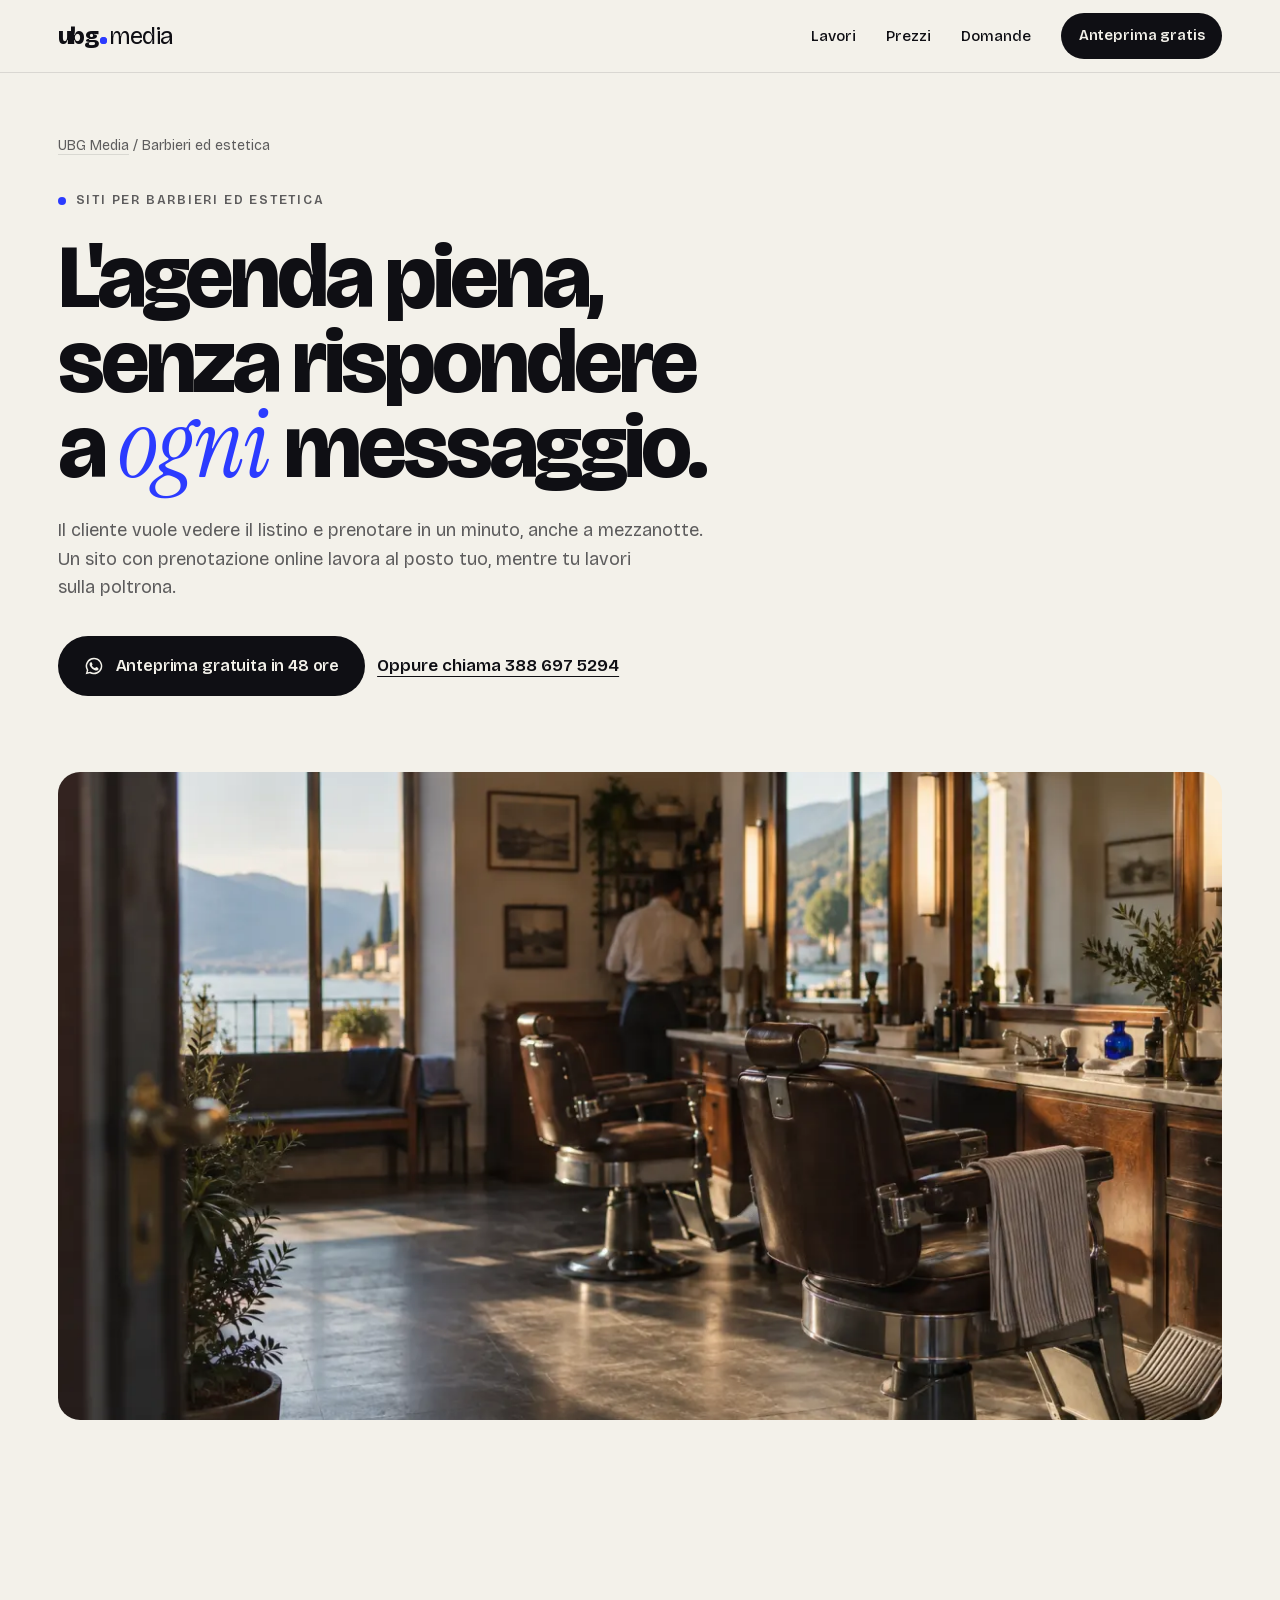
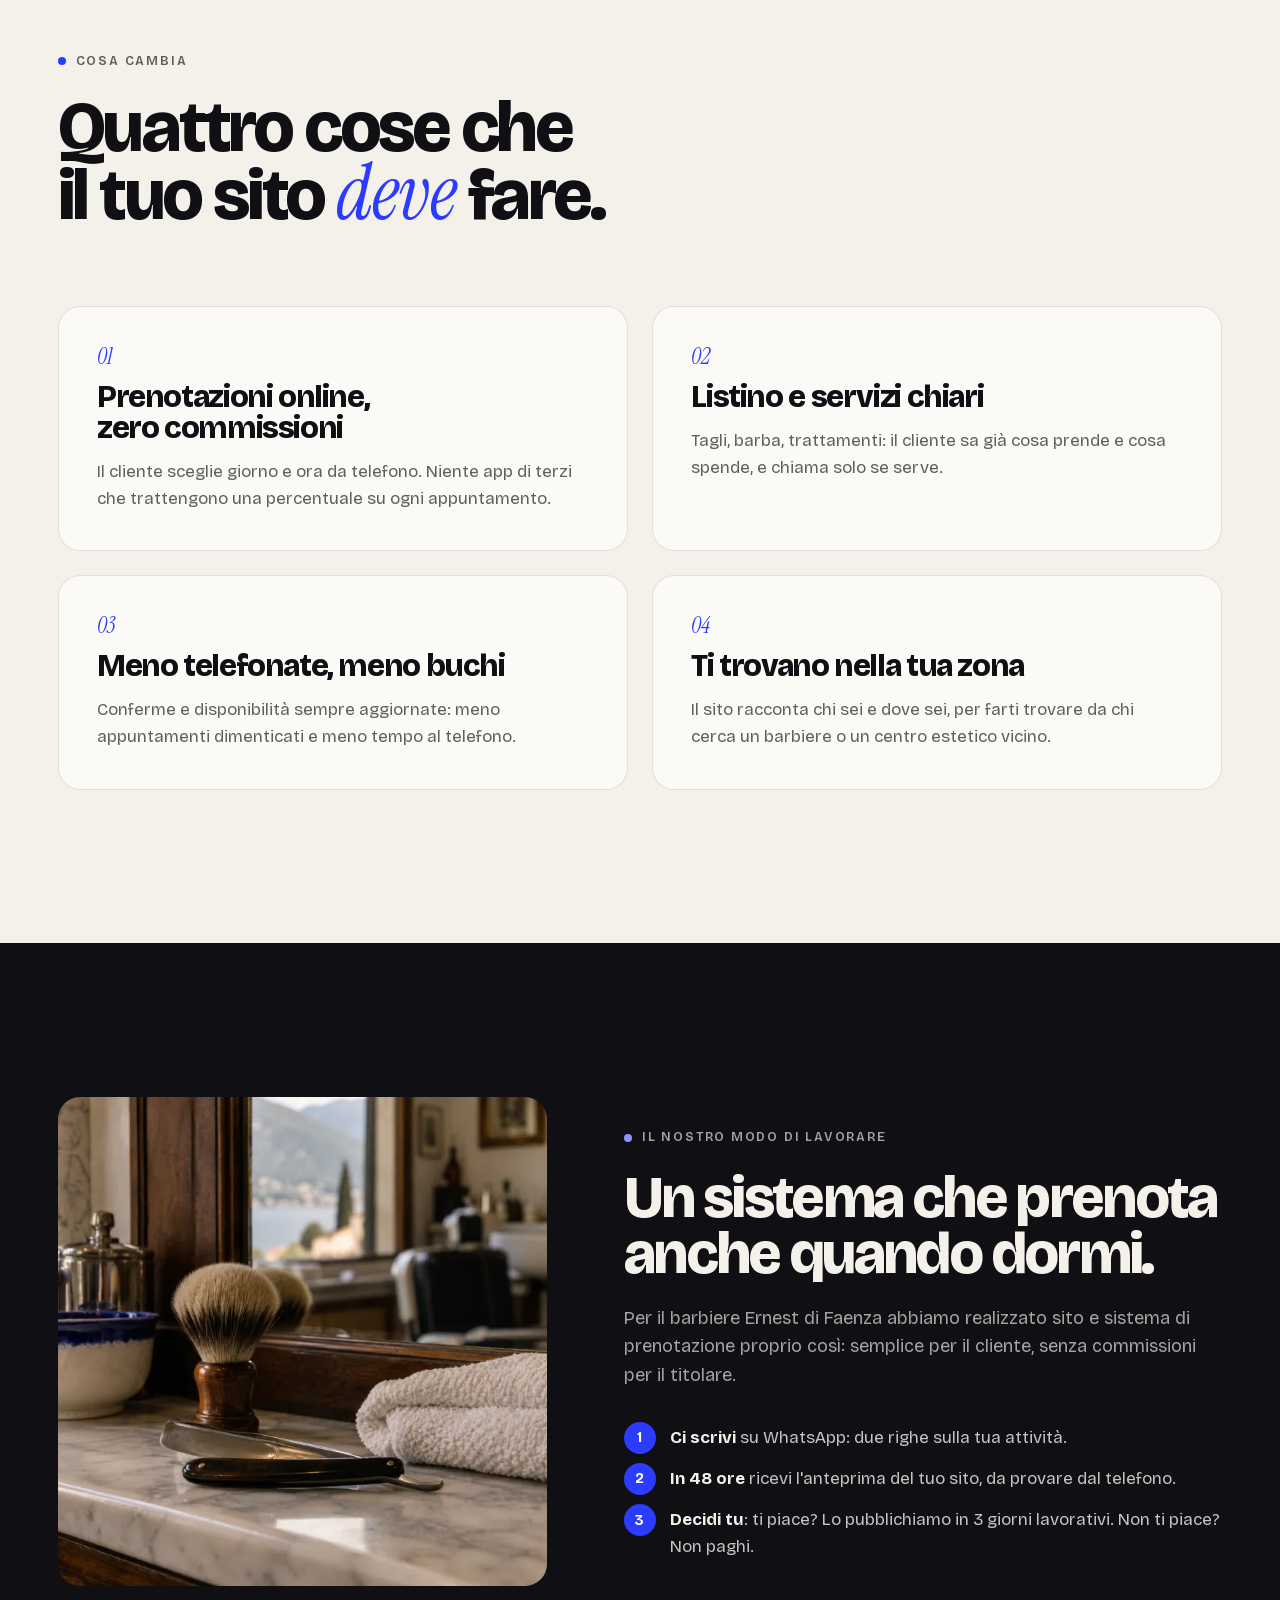
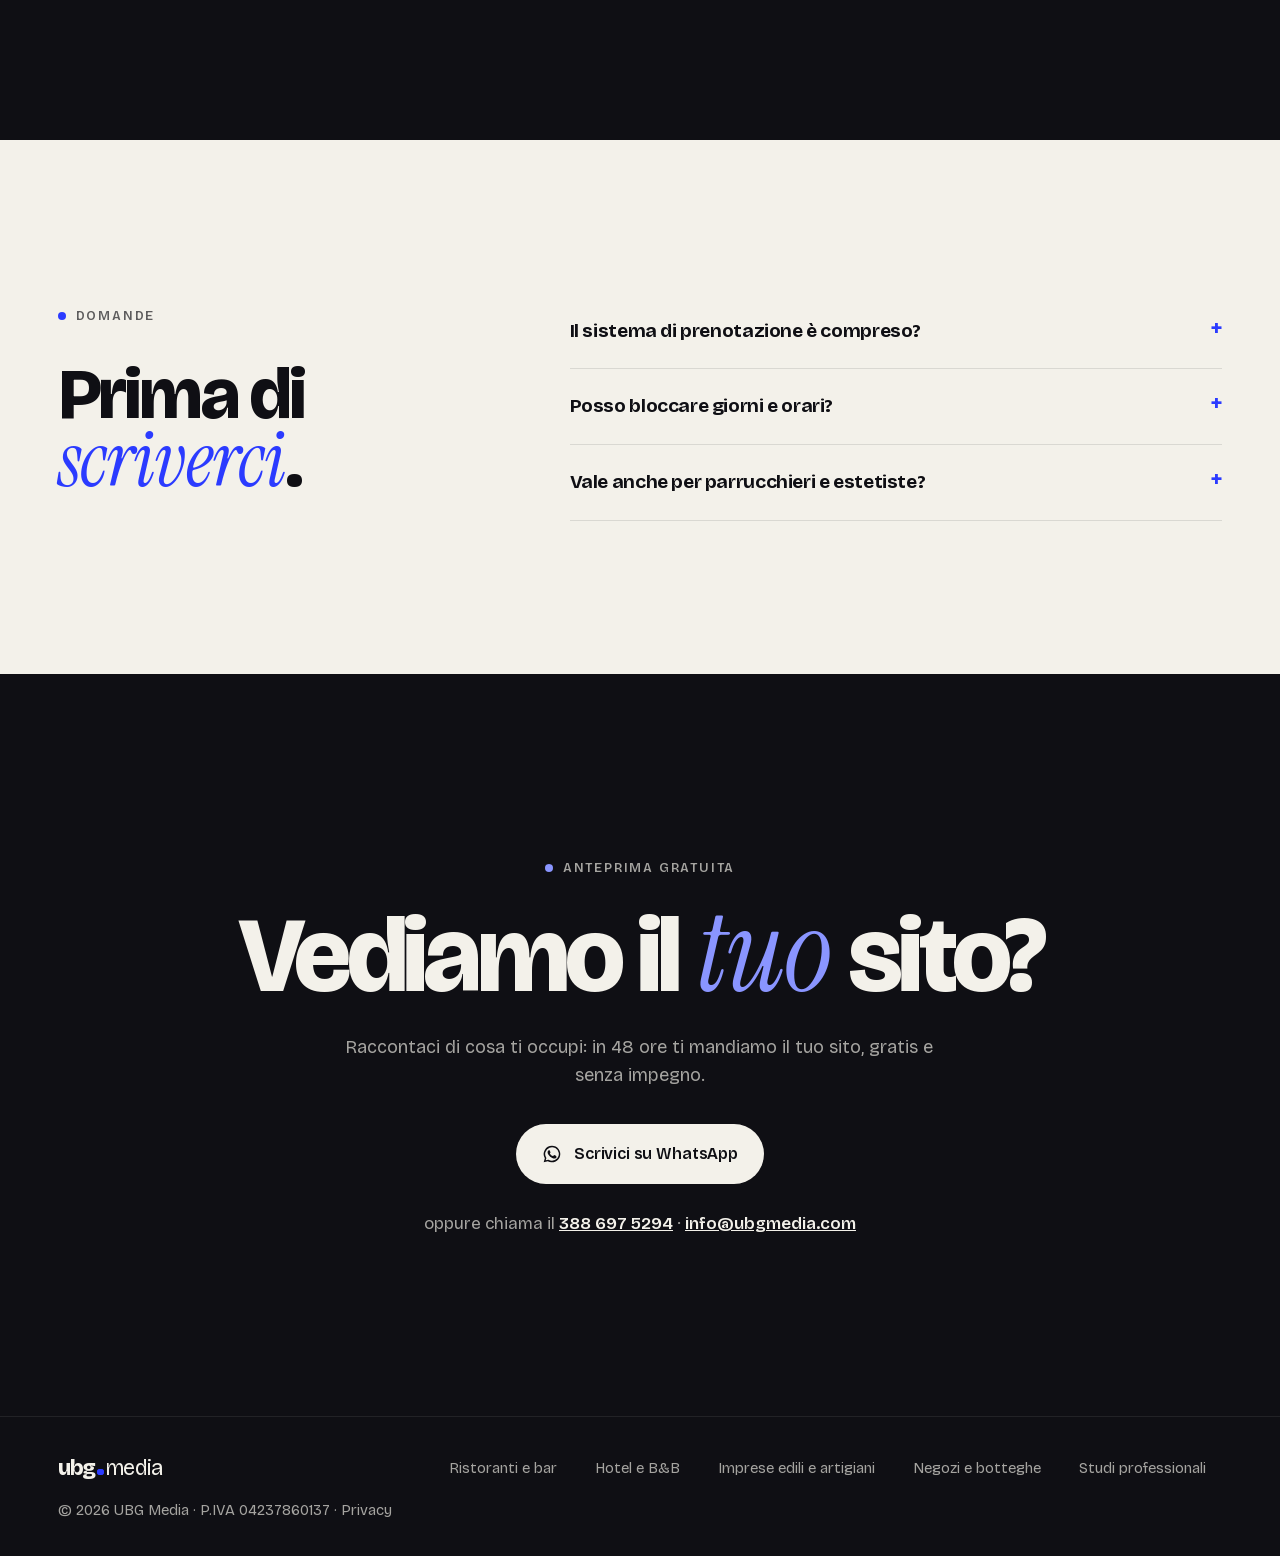
==== siti-web-barbieri-estetica/index.html @ 48671111 "SEO: 6 pagine settore con foto, schema, sitemap, link interni Co-Authored-By: Claude Sonnet 5.5 <nor" ====
<!doctype html>
<html lang="it">
<head>
<meta charset="utf-8">
<meta name="viewport" content="width=device-width,initial-scale=1,viewport-fit=cover">
<title>Sito web per barbieri, parrucchieri e centri estetici | UBG Media</title>
<meta name="description" content="Sito per barbieri, parrucchieri e centri estetici con prenotazione online, listino chiaro e zero commissioni. Anteprima gratuita in 48 ore, preventivo senza impegno.">
<link rel="canonical" href="https://ubgmedia.com/siti-web-barbieri-estetica/">
<meta name="theme-color" content="#F3F1EA">
<meta property="og:type" content="website">
<meta property="og:locale" content="it_IT">
<meta property="og:site_name" content="UBG Media">
<meta property="og:url" content="https://ubgmedia.com/siti-web-barbieri-estetica/">
<meta property="og:title" content="Sito web per barbieri, parrucchieri e centri estetici | UBG Media">
<meta property="og:description" content="Sito per barbieri, parrucchieri e centri estetici con prenotazione online, listino chiaro e zero commissioni. Anteprima gratuita in 48 ore, preventivo senza impegno.">
<meta property="og:image" content="https://ubgmedia.com/og.jpg">
<meta name="twitter:card" content="summary_large_image">
<link rel="icon" href="/favicon.svg" type="image/svg+xml">
<link rel="apple-touch-icon" href="/apple-touch-icon.png">
<link rel="preload" href="/fonts/bricolage.woff2" as="font" type="font/woff2" crossorigin>
<link rel="preload" href="/img/barbiere-wide-1200.webp" as="image" fetchpriority="high">
<link rel="stylesheet" href="/s.css">
<script type="application/ld+json">{"@context":"https://schema.org","@graph":[{"@type":"Service","@id":"https://ubgmedia.com/siti-web-barbieri-estetica/#servizio","name":"Realizzazione sito web per barbieri e centri estetici","serviceType":"Realizzazione siti web","provider":{"@id":"https://ubgmedia.com/#org"},"areaServed":"IT","audience":{"@type":"Audience","audienceType":"Barbieri ed estetica"},"description":"Sito per barbieri, parrucchieri e centri estetici con prenotazione online, listino chiaro e zero commissioni. Anteprima gratuita in 48 ore, preventivo senza impegno.","url":"https://ubgmedia.com/siti-web-barbieri-estetica/"},{"@type":"BreadcrumbList","itemListElement":[{"@type":"ListItem","position":1,"name":"UBG Media","item":"https://ubgmedia.com/"},{"@type":"ListItem","position":2,"name":"Barbieri ed estetica","item":"https://ubgmedia.com/siti-web-barbieri-estetica/"}]},{"@type":"FAQPage","mainEntity":[{"@type":"Question","name":"Il sistema di prenotazione è compreso?","acceptedAnswer":{"@type":"Answer","text":"Dipende dal pacchetto: la versione con prenotazioni include calendario e conferme. Ti facciamo un preventivo gratuito su misura."}},{"@type":"Question","name":"Posso bloccare giorni e orari?","acceptedAnswer":{"@type":"Answer","text":"Sì, chi gestisce l'agenda decide orari, pause e giorni di chiusura."}},{"@type":"Question","name":"Vale anche per parrucchieri e estetiste?","acceptedAnswer":{"@type":"Answer","text":"Sì: la stessa struttura funziona per saloni, centri estetici e studi di tatuaggi."}}]}]}</script>
</head>
<body>
<a class="skip" href="#main">Vai al contenuto</a>
<header class="hd on" id="hd"><div class="wrap">
<a class="logo" href="/" aria-label="ubgmedia, pagina iniziale"><span>ubg</span><i class="dot" aria-hidden="true"></i><span class="lt">media</span></a>
<nav class="nav" aria-label="Principale"><a href="/#lavori">Lavori</a><a href="/#prezzi">Prezzi</a><a href="/#domande">Domande</a><a class="btn" href="https://wa.me/393886975294?text=Ciao!%20Vorrei%20l%27anteprima%20gratuita%20del%20sito%20per%20la%20mia%20attivit%C3%A0%20(Barbieri%20ed%20estetica)." target="_blank" rel="noopener">Anteprima gratis</a></nav>
</div></header>
<main id="main">
<section class="p-hero"><div class="wrap">
<nav class="p-bc" aria-label="Percorso"><a href="/">UBG Media</a> <span aria-hidden="true">/</span> <span>Barbieri ed estetica</span></nav>
<span class="eyebrow">Siti per barbieri ed estetica</span>
<h1><span>L'agenda piena,</span> <span>senza rispondere</span> <span>a <em>ogni</em> messaggio.</span></h1>
<p class="lead">Il cliente vuole vedere il listino e prenotare in un minuto, anche a mezzanotte. Un sito con prenotazione online lavora al posto tuo, mentre tu lavori sulla poltrona.</p>
<div class="ctas"><a class="btn" href="https://wa.me/393886975294?text=Ciao!%20Vorrei%20l%27anteprima%20gratuita%20del%20sito%20per%20la%20mia%20attivit%C3%A0%20(Barbieri%20ed%20estetica)." target="_blank" rel="noopener"><svg viewBox="0 0 24 24" fill="currentColor" aria-hidden="true"><path d="M12 2a10 10 0 0 0-8.6 15.1L2 22l5-1.3A10 10 0 1 0 12 2Zm0 18.2a8.2 8.2 0 0 1-4.2-1.2l-.3-.2-3 .8.8-2.9-.2-.3A8.2 8.2 0 1 1 12 20.2Zm4.5-6.1c-.2-.1-1.5-.7-1.7-.8s-.4-.1-.6.1-.7.8-.8 1-.3.2-.5.1a6.7 6.7 0 0 1-3.3-2.9c-.3-.4.2-.4.6-1.3a.5.5 0 0 0 0-.5l-.8-1.8c-.2-.5-.4-.4-.6-.4h-.5a1 1 0 0 0-.7.3 3 3 0 0 0-.9 2.2 5.2 5.2 0 0 0 1.1 2.7 11.8 11.8 0 0 0 4.5 4c1.7.7 2.3.8 3.2.6a2.7 2.7 0 0 0 1.8-1.2 2.2 2.2 0 0 0 .1-1.3c0-.1-.2-.2-.4-.3Z"/></svg>Anteprima gratuita in 48 ore</a><a class="p-ghost" href="tel:+393886975294">Oppure chiama 388 697 5294</a></div>
<figure class="p-wide"><img src="/img/barbiere-wide-1200.webp" srcset="/img/barbiere-wide-700.webp 700w,/img/barbiere-wide-1200.webp 1200w" sizes="(max-width:900px) 92vw,1200px" width="1200" height="800" alt="Barberia vista dalla porta nel tardo pomeriggio" fetchpriority="high"></figure>
</div></section>

<section class="sec"><div class="wrap">
<div class="sec-h"><span class="eyebrow">Cosa cambia</span><h2>Quattro cose che il tuo sito <em>deve</em> fare.</h2></div>
<ul class="p-grid"><li class="p-card rv"><span class="p-n">01</span><h3>Prenotazioni online, zero commissioni</h3><p>Il cliente sceglie giorno e ora da telefono. Niente app di terzi che trattengono una percentuale su ogni appuntamento.</p></li><li class="p-card rv"><span class="p-n">02</span><h3>Listino e servizi chiari</h3><p>Tagli, barba, trattamenti: il cliente sa già cosa prende e cosa spende, e chiama solo se serve.</p></li><li class="p-card rv"><span class="p-n">03</span><h3>Meno telefonate, meno buchi</h3><p>Conferme e disponibilità sempre aggiornate: meno appuntamenti dimenticati e meno tempo al telefono.</p></li><li class="p-card rv"><span class="p-n">04</span><h3>Ti trovano nella tua zona</h3><p>Il sito racconta chi sei e dove sei, per farti trovare da chi cerca un barbiere o un centro estetico vicino.</p></li></ul>
</div></section>

<section class="sec dark"><div class="wrap p-split">
<figure class="p-det rv"><img src="/img/barbiere-dettaglio-700.webp" width="700" height="700" loading="lazy" alt="Rasoio, pennello e asciugamano su un ripiano"></figure>
<div class="rv"><span class="eyebrow">Il nostro modo di lavorare</span><h2>Un sistema che prenota anche quando dormi.</h2><p class="lead">Per il barbiere Ernest di Faenza abbiamo realizzato sito e sistema di prenotazione proprio così: semplice per il cliente, senza commissioni per il titolare.</p>
<ol class="p-steps"><li><b>Ci scrivi</b> su WhatsApp: due righe sulla tua attività.</li><li><b>In 48 ore</b> ricevi l'anteprima del tuo sito, da provare dal telefono.</li><li><b>Decidi tu</b>: ti piace? Lo pubblichiamo in 3 giorni lavorativi. Non ti piace? Non paghi.</li></ol></div>
</div></section>

<section class="sec" id="domande"><div class="wrap p-faq">
<div class="sec-h"><span class="eyebrow">Domande</span><h2>Prima di <em>scriverci</em>.</h2></div>
<div><details class="p-q"><summary>Il sistema di prenotazione è compreso?</summary><p>Dipende dal pacchetto: la versione con prenotazioni include calendario e conferme. Ti facciamo un preventivo gratuito su misura.</p></details><details class="p-q"><summary>Posso bloccare giorni e orari?</summary><p>Sì, chi gestisce l&#x27;agenda decide orari, pause e giorni di chiusura.</p></details><details class="p-q"><summary>Vale anche per parrucchieri e estetiste?</summary><p>Sì: la stessa struttura funziona per saloni, centri estetici e studi di tatuaggi.</p></details></div>
</div></section>

<section class="end dark" id="contatti"><div class="wrap">
<span class="eyebrow">Anteprima gratuita</span>
<h2>Vediamo il <em>tuo</em> sito?</h2>
<p class="lead">Raccontaci di cosa ti occupi: in 48 ore ti mandiamo il tuo sito, gratis e senza impegno.</p>
<div class="ctas"><a class="btn" href="https://wa.me/393886975294?text=Ciao!%20Vorrei%20l%27anteprima%20gratuita%20del%20sito%20per%20la%20mia%20attivit%C3%A0%20(Barbieri%20ed%20estetica)." target="_blank" rel="noopener"><svg viewBox="0 0 24 24" fill="currentColor" aria-hidden="true"><path d="M12 2a10 10 0 0 0-8.6 15.1L2 22l5-1.3A10 10 0 1 0 12 2Zm0 18.2a8.2 8.2 0 0 1-4.2-1.2l-.3-.2-3 .8.8-2.9-.2-.3A8.2 8.2 0 1 1 12 20.2Zm4.5-6.1c-.2-.1-1.5-.7-1.7-.8s-.4-.1-.6.1-.7.8-.8 1-.3.2-.5.1a6.7 6.7 0 0 1-3.3-2.9c-.3-.4.2-.4.6-1.3a.5.5 0 0 0 0-.5l-.8-1.8c-.2-.5-.4-.4-.6-.4h-.5a1 1 0 0 0-.7.3 3 3 0 0 0-.9 2.2 5.2 5.2 0 0 0 1.1 2.7 11.8 11.8 0 0 0 4.5 4c1.7.7 2.3.8 3.2.6a2.7 2.7 0 0 0 1.8-1.2 2.2 2.2 0 0 0 .1-1.3c0-.1-.2-.2-.4-.3Z"/></svg>Scrivici su WhatsApp</a></div>
<p class="alt">oppure chiama il <a href="tel:+393886975294">388 697 5294</a> · <a href="mailto:info@ubgmedia.com">info@ubgmedia.com</a></p>
</div></section>
</main>
<footer class="ft"><div class="wrap">
<a class="logo" href="/" aria-label="ubgmedia, pagina iniziale"><span>ubg</span><i class="dot" aria-hidden="true"></i><span class="lt">media</span></a>
<nav aria-label="Altri settori"><a href="/siti-web-ristoranti/">Ristoranti e bar</a><a href="/siti-web-hotel-bnb/">Hotel e B&amp;B</a><a href="/siti-web-imprese-edili/">Imprese edili e artigiani</a><a href="/siti-web-negozi/">Negozi e botteghe</a><a href="/siti-web-studi-professionali/">Studi professionali</a></nav>
<p>© 2026 UBG Media · P.IVA 04237860137 · <a href="/privacy">Privacy</a></p>
</div></footer>
</body></html>
---- s.css ----
@font-face{font-family:B;src:url(/fonts/bricolage.woff2) format("woff2");font-weight:200 800;font-display:swap}
@font-face{font-family:I;src:url(/fonts/instrument-italic.woff2) format("woff2");font-style:italic;font-weight:400;font-display:swap}
:root{
  --paper:#F3F1EA;--paper-2:#E8E5DB;--card:#FBFAF6;
  --ink:#0F0F14;--ink-2:#0F0F14a8;--ink-3:#0F0F1466;--line:#0F0F141c;
  --blue:#2B3BFF;--blue-2:#1C28D9;--blue-l:#8A95FF;
  --r:22px;--pad:clamp(20px,4.5vw,64px);--max:1280px;
  --ease:cubic-bezier(.2,.7,.1,1);
}
*,*::before,*::after{box-sizing:border-box}
html{-webkit-text-size-adjust:100%;scroll-behavior:smooth;scroll-padding-top:84px}
body{margin:0;background:var(--paper);color:var(--ink);font:400 1.0625rem/1.6 B,system-ui,sans-serif;font-optical-sizing:auto;-webkit-font-smoothing:antialiased;overflow-x:clip}
img{display:block;max-width:100%;height:auto}
a{color:inherit}
h1,h2,h3{font-weight:800;letter-spacing:-.045em;line-height:.95;margin:0;text-wrap:balance}
p{margin:0;text-wrap:pretty}
em{font:italic 400 1.08em/0 I,Georgia,serif;letter-spacing:-.01em;color:var(--blue)}
.dark em{color:var(--blue-l)}
.wrap{max-width:var(--max);margin:0 auto;padding:0 var(--pad)}
.skip{position:absolute;left:-999px;top:8px;background:var(--ink);color:var(--paper);padding:10px 16px;border-radius:10px;z-index:99}
.skip:focus{left:8px}
:focus-visible{outline:3px solid var(--blue);outline-offset:3px;border-radius:6px}
.eyebrow{display:inline-flex;align-items:center;gap:10px;font-size:.8rem;font-weight:600;letter-spacing:.14em;text-transform:uppercase;color:var(--ink-2)}
.eyebrow::before{content:"";width:8px;height:8px;border-radius:50%;background:var(--blue)}
.dark .eyebrow{color:#F3F1EAa8}
.dark .eyebrow::before{background:var(--blue-l)}

/* logo: ubg●media, il punto è la spia "online" */
.logo{display:inline-flex;align-items:baseline;font-weight:800;font-size:1.5rem;letter-spacing:-.05em;text-decoration:none;line-height:1}
.logo .lt{font-weight:400;letter-spacing:-.03em}
.dot{position:relative;width:.3em;height:.3em;margin:0 .07em 0 .08em;border-radius:50%;background:var(--blue);align-self:baseline}
.dot::after{content:"";position:absolute;inset:0;border-radius:50%;background:inherit;animation:ping 2.4s var(--ease) infinite}
@keyframes ping{0%{transform:scale(1);opacity:.55}70%,100%{transform:scale(3.2);opacity:0}}

/* bottoni */
.btn{--bg:var(--ink);--fg:var(--paper);position:relative;display:inline-flex;align-items:center;gap:12px;padding:17px 26px;border-radius:999px;background:var(--bg);color:var(--fg);font-weight:600;font-size:1rem;letter-spacing:-.01em;text-decoration:none;overflow:hidden;isolation:isolate;transition:transform .5s var(--ease)}
.btn::before{content:"";position:absolute;inset:0;background:var(--blue);transform:translateY(101%);transition:transform .5s var(--ease);z-index:-1;border-radius:inherit}
.btn:hover::before{transform:none}
.btn:active{transform:scale(.97)}
.btn svg{width:20px;height:20px;flex:none}
.btn-blue{--bg:var(--blue)}
.btn-blue::before{background:var(--ink)}
.dark .btn{--bg:var(--paper);--fg:var(--ink)}
.dark .btn:hover{color:var(--paper)}
.btn-ghost{--bg:transparent;--fg:var(--ink);box-shadow:inset 0 0 0 1.5px var(--line)}
.btn-ghost:hover{color:var(--paper)}
.btn-ghost::before{background:var(--ink)}

/* header */
.hd{position:fixed;inset:0 0 auto;z-index:50;transition:background .4s,box-shadow .4s}
.hd.on{background:#F3F1EAe6;box-shadow:0 1px 0 var(--line);-webkit-backdrop-filter:saturate(1.4) blur(14px);backdrop-filter:saturate(1.4) blur(14px)}
.hd .wrap{display:flex;align-items:center;justify-content:space-between;height:72px}
.nav{display:flex;align-items:center;gap:30px;font-size:.95rem;font-weight:500}
.nav a:not(.btn){text-decoration:none;position:relative}
.nav a:not(.btn)::after{content:"";position:absolute;left:0;right:0;bottom:-4px;height:1.5px;background:currentColor;transform:scaleX(0);transform-origin:right;transition:transform .4s var(--ease)}
.nav a:not(.btn):hover::after{transform:scaleX(1);transform-origin:left}
.nav .btn{padding:11px 18px;font-size:.92rem}
@media (max-width:860px){.nav a:not(.btn){display:none}}

/* hero */
.hero{position:relative;padding:clamp(120px,16vh,170px) 0 clamp(60px,9vw,120px);overflow:hidden}
.hero::before{content:"";position:absolute;left:0;top:0;width:900px;height:900px;background:radial-gradient(closest-side,#2B3BFF1f,transparent);pointer-events:none;transform:translate(var(--mx,62vw),var(--my,300px)) translate(-50%,-50%);transition:transform .9s var(--ease)}
.hero .wrap{position:relative;display:grid;grid-template-columns:1.25fr .9fr;gap:clamp(30px,5vw,80px);align-items:center}
.hero h1{font-size:clamp(3.1rem,7.4vw,7.2rem);margin:22px 0 28px}
.hero h1 .ln{display:block;overflow:hidden;padding-bottom:.14em;margin-bottom:-.14em}
.hero h1 .ln>span{display:inline-block;animation:up 1.1s var(--ease) both;animation-delay:calc(var(--i)*.08s + .05s)}
@keyframes up{from{transform:translateY(105%)}}
.lead{font-size:clamp(1.08rem,1.4vw,1.25rem);color:var(--ink-2);max-width:34em}
.fade{animation:fade .9s var(--ease) both;animation-delay:.3s}
@keyframes fade{from{opacity:0;transform:translateY(14px)}}
.ctas{display:flex;flex-wrap:wrap;gap:12px;margin-top:34px}
.chips{display:flex;flex-wrap:wrap;gap:10px 22px;margin:34px 0 0;padding:0;list-style:none;font-size:.95rem;font-weight:500}
.chips li{display:flex;align-items:center;gap:8px}
.chips svg{width:18px;height:18px;color:var(--blue)}
@media (max-width:900px){.hero .wrap{grid-template-columns:1fr}}

/* palco hero: il sito che si costruisce da solo */
.stage{position:relative;height:clamp(520px,44vw,620px);display:grid;place-items:center;animation:fade 1.1s var(--ease) both;animation-delay:.15s}
.phone{position:relative;width:282px;height:580px;border-radius:46px;background:#0B0B0F;padding:11px;box-shadow:0 50px 80px -30px #0F0F1466,0 30px 40px -30px #2B3BFF55,inset 0 0 0 1.5px #ffffff26;transform:rotate(-4deg);animation:float 7s ease-in-out infinite}
.phone::before{content:"";position:absolute;top:21px;left:50%;width:84px;height:24px;margin-left:-42px;border-radius:20px;background:#0B0B0F;z-index:3}
@keyframes float{50%{transform:rotate(-4deg) translateY(-12px)}}
.scr{position:relative;height:100%;border-radius:36px;overflow:hidden;background:#FFFCF6;display:flex;flex-direction:column}
.m-hero{position:relative;height:350px;display:flex;flex-direction:column;justify-content:flex-end;gap:10px;padding:22px 20px;color:#fff;background:#3a2a1f center/cover}
.m-hero::before{content:"";position:absolute;inset:0;background:linear-gradient(180deg,#0000 35%,#000000b0)}
.m-hero>*{position:relative}
.m-bar{position:absolute;top:0;left:0;right:0;display:flex;justify-content:space-between;align-items:center;padding:50px 20px 0;z-index:2}
.m-logo{font:italic 400 1.2rem/1 I,serif;color:#fff}
.m-menu{width:20px;height:9px;border-block:2px solid #fff}
.m-k{font-size:.62rem;font-weight:600;letter-spacing:.14em;text-transform:uppercase;opacity:.85}
.m-t{font-size:1.72rem;font-weight:700;letter-spacing:-.04em;line-height:1}
.m-b{align-self:flex-start;margin-top:6px;padding:10px 15px;border-radius:99px;background:#fff;color:#1d1510;font-size:.72rem;font-weight:700}
.m-body{padding:18px 20px;display:grid;gap:12px}
.m-row{display:grid;grid-template-columns:1fr 1fr;gap:10px}
.m-row i{height:74px;border-radius:14px;background:#EFE7DA}
.m-row i:first-child{background:#E4D5BF}
.m-l{height:9px;border-radius:9px;background:#EDE8DE}
.m-l:nth-child(3){width:70%}
.sk{position:relative}
.sk::after{content:"";position:absolute;inset:0;border-radius:10px;background:#E9E5DC;animation:sk 11s var(--ease) infinite;animation-delay:calc(var(--d,0)*.12s)}
.m-hero.sk::after{border-radius:0;background:linear-gradient(100deg,#E9E5DC 40%,#F4F1EA 50%,#E9E5DC 60%) 0 0/300% 100%;animation-name:sk,shim}
@keyframes sk{0%,12%{opacity:1}22%,90%{opacity:0}100%{opacity:1}}
@keyframes shim{to{background-position:-150% 0}}
.toast{position:absolute;display:flex;align-items:center;gap:12px;padding:13px 17px 13px 13px;border-radius:18px;background:#FFFFFFeb;-webkit-backdrop-filter:blur(10px);backdrop-filter:blur(10px);box-shadow:0 20px 40px -18px #0F0F1455,0 0 0 1px #0F0F140d;font-size:.85rem;line-height:1.3;white-space:nowrap;opacity:0;animation:toast 11s var(--ease) infinite;animation-delay:calc(var(--d)*1s)}
.toast .ic{display:grid;place-items:center;width:38px;height:38px;border-radius:12px;background:var(--blue);color:#fff;flex:none}
.toast .ic svg{width:19px;height:19px}
.toast b{display:block;font-weight:700}
.toast span{color:var(--ink-2)}
.t1{top:14%;left:-2%;--d:0}
.t2{top:46%;right:-6%;--d:1.6}
.t3{bottom:9%;left:4%;--d:3.2}
.t2 .ic{background:var(--ink)}
.t3 .ic{background:#1FAF5A}
@keyframes toast{0%,26%{opacity:0;transform:translateY(16px) scale(.94)}31%,74%{opacity:1;transform:none}80%,100%{opacity:0;transform:translateY(-10px) scale(.97)}}
@media (max-width:520px){.phone{width:250px;height:514px}.m-hero{height:300px}.t1{left:-4%}.t2{right:-8%}.toast{font-size:.78rem}}

/* marquee */
.mq{background:var(--ink);color:var(--paper);overflow:hidden;padding:26px 0;display:flex}
.mq-t{display:flex;flex:none;gap:48px;padding-right:48px;animation:mq 38s linear infinite;font-size:clamp(1.6rem,3.2vw,2.6rem);font-weight:700;letter-spacing:-.04em;white-space:nowrap}
.mq-t span{display:flex;align-items:center;gap:48px}
.mq-t span::after{content:"";width:12px;height:12px;border-radius:50%;background:var(--blue)}
@keyframes mq{to{transform:translateX(-100%)}}

/* sezioni */
.sec{padding:clamp(90px,12vw,170px) 0}
.sec-h{display:grid;gap:22px;max-width:900px;margin-bottom:clamp(44px,6vw,80px)}
.sec-h h2{font-size:clamp(2.5rem,5.6vw,5rem)}
.sec-h p{font-size:1.15rem;color:var(--ink-2);max-width:40em}
.dark{background:var(--ink);color:var(--paper)}
.dark .sec-h p,.dark .muted{color:#F3F1EAa8}

/* manifesto: le parole si accendono scorrendo */
.mf{font-size:clamp(1.9rem,4.3vw,3.9rem);font-weight:700;letter-spacing:-.04em;line-height:1.08;max-width:1100px}
.mf .w{color:transparent;background:linear-gradient(90deg,var(--ink) 50%,#0F0F1429 50%) 0 0/200% 100%;-webkit-background-clip:text;background-clip:text;background-position-x:calc((1 - clamp(0,var(--p,1)*var(--n,999) - var(--i),1))*100%)}
.pillars{display:grid;grid-template-columns:repeat(3,1fr);gap:clamp(20px,3vw,40px);margin-top:clamp(60px,8vw,110px);padding:0;list-style:none}
.pillars li{border-top:1.5px solid var(--ink);padding-top:22px}
.pillars b{display:block;font-size:1.5rem;letter-spacing:-.03em;margin:10px 0 8px}
.pillars small{font-size:.8rem;font-weight:600;color:var(--blue);letter-spacing:.1em}
.pillars p{color:var(--ink-2)}
@media (max-width:760px){.pillars{grid-template-columns:1fr}}

/* metodo */
.steps{display:grid;grid-template-columns:repeat(3,1fr);gap:clamp(16px,2vw,28px);padding:0;margin:0;list-style:none;counter-reset:s}
.step{position:relative;padding:34px 30px 38px;border-radius:var(--r);background:#FFFFFF0a;box-shadow:inset 0 0 0 1px #ffffff17;overflow:hidden}
.step::before{counter-increment:s;content:"0" counter(s);display:block;font-size:5.5rem;font-weight:800;letter-spacing:-.06em;line-height:.8;color:transparent;-webkit-text-stroke:1.5px #F3F1EA55;margin-bottom:46px}
.step:hover::before{color:var(--blue-l);-webkit-text-stroke-color:transparent;transition:color .5s}
.step h3{font-size:1.7rem;letter-spacing:-.035em;margin-bottom:12px}
.step p{color:#F3F1EAa8}
.track{height:2px;background:#ffffff1a;margin:0 0 clamp(30px,4vw,50px);border-radius:2px;overflow:hidden}
.track i{display:block;height:100%;background:var(--blue-l);transform-origin:left;transform:scaleX(var(--p,1))}
.promise{display:flex;flex-wrap:wrap;align-items:center;justify-content:space-between;gap:24px;margin-top:clamp(30px,4vw,50px);padding:30px 34px;border-radius:var(--r);background:var(--blue)}
.promise p{font-size:clamp(1.3rem,2.2vw,1.9rem);font-weight:700;letter-spacing:-.035em;line-height:1.15}
.promise p span{display:block;font-size:1rem;font-weight:400;letter-spacing:0;opacity:.8;margin-top:6px}
@media (max-width:860px){.steps{grid-template-columns:1fr}}

/* lavori */
.works{display:grid;gap:clamp(60px,8vw,110px)}
.work{display:grid;grid-template-columns:1.5fr 1fr;gap:clamp(28px,5vw,80px);align-items:center}
.work:nth-child(even){grid-template-columns:1fr 1.5fr}
.work:nth-child(even) .w-media{order:2}
.w-media{position:relative;display:block;padding:0 0 9% 0}
.w-desk{border-radius:14px;box-shadow:0 40px 70px -40px #0F0F1480,0 0 0 1px var(--line);transition:transform 1s var(--ease)}
.w-mob{position:absolute;right:-2%;bottom:0;width:23%;border-radius:18px;border:5px solid #0B0B0F;box-shadow:0 30px 50px -20px #0F0F1480;transition:transform 1s var(--ease)}
.w-media:hover .w-desk{transform:translateY(-8px)}
.w-media:hover .w-mob{transform:translateY(-22px) rotate(2deg)}
.tag{display:inline-block;font-size:.78rem;font-weight:600;letter-spacing:.12em;text-transform:uppercase;color:var(--blue);margin-bottom:16px}
.work h3{font-size:clamp(2rem,3.4vw,3rem);margin-bottom:16px}
.work p{color:var(--ink-2);margin-bottom:22px}
.lnk{display:inline-flex;align-items:center;gap:8px;font-weight:600;text-decoration:none;border-bottom:1.5px solid currentColor;padding-bottom:3px}
.lnk svg{width:16px;height:16px;transition:transform .4s var(--ease)}
.lnk:hover svg{transform:translate(3px,-3px)}
@media (max-width:860px){.work,.work:nth-child(even){grid-template-columns:1fr}.work:nth-child(even) .w-media{order:0}}
.nums{display:grid;grid-template-columns:repeat(3,1fr);gap:1px;margin-top:clamp(70px,9vw,120px);background:var(--line);border-radius:var(--r);overflow:hidden}
.num{background:var(--paper);padding:34px 30px}
.num b{display:block;font-size:clamp(3.2rem,6vw,5.4rem);font-weight:800;letter-spacing:-.06em;line-height:.9;color:var(--blue);font-variant-numeric:tabular-nums}
.num span{display:block;margin-top:14px;font-weight:600}
.num small{color:var(--ink-2);font-size:.92rem}
@media (max-width:760px){.nums{grid-template-columns:1fr}}

/* velocità */
.speed{background:var(--blue);color:#fff;text-align:center;padding:clamp(90px,12vw,160px) 0;position:relative;overflow:hidden}
.speed .eyebrow{color:#fff}
.speed .eyebrow::before{background:#fff}
.speed h2{font-size:clamp(2.3rem,5.4vw,5rem);max-width:15em;margin:24px auto 0}
.speed .big{display:block;font-size:clamp(5.5rem,17vw,15rem);letter-spacing:-.07em;line-height:.9;margin:14px 0 10px;font-variant-numeric:tabular-nums}
.speed .big small{font-size:.32em;letter-spacing:-.03em;margin-left:.1em}
.speed p{max-width:36em;margin:26px auto 0;font-size:1.15rem;color:#ffffffd0}
.speed .rings{position:absolute;inset:50% auto auto 50%;width:0;height:0}
.speed .rings i{position:absolute;width:var(--s);height:var(--s);margin:calc(var(--s)/-2);border-radius:50%;box-shadow:inset 0 0 0 1px #ffffff1c}

/* cosa è incluso */
.bento{display:grid;grid-template-columns:repeat(6,1fr);gap:16px}
.b{grid-column:span 2;position:relative;padding:30px;border-radius:var(--r);background:var(--card);box-shadow:0 0 0 1px var(--line);overflow:hidden;transition:transform .6s var(--ease),box-shadow .6s}
.b:hover{transform:translateY(-4px);box-shadow:0 0 0 1px var(--line),0 30px 50px -35px #0F0F1466}
.b h3{font-size:1.45rem;letter-spacing:-.035em;margin-bottom:10px;line-height:1.05}
.b p{color:var(--ink-2);font-size:1rem}
.b.w3{grid-column:span 3}
.b.dk{background:var(--ink);color:var(--paper)}
.b.dk p{color:#F3F1EAa8}
.b .ico{width:44px;height:44px;border-radius:14px;display:grid;place-items:center;background:var(--paper-2);margin-bottom:26px}
.b.dk .ico{background:#ffffff14}
.b .ico svg{width:22px;height:22px}
.serp{margin:0 0 26px;display:grid;gap:8px}
.serp div{display:flex;align-items:center;gap:12px;padding:12px 14px;border-radius:14px;background:var(--paper);font-size:.88rem}
.serp div:first-child{background:var(--ink);color:var(--paper);box-shadow:0 14px 30px -16px #2B3BFF;animation:bump 5s var(--ease) infinite}
.serp i{width:28px;height:28px;border-radius:8px;background:var(--paper-2);flex:none}
.serp div:first-child i{background:var(--blue)}
.serp span{flex:1}
.serp em{font:600 .8rem B;color:inherit;opacity:.7}
.serp .bar{height:8px;border-radius:8px;background:var(--paper-2)}
@keyframes bump{0%,100%{transform:none}8%{transform:translateY(-3px)}16%{transform:none}}
.chat{display:grid;gap:8px;margin:0 0 26px;font-size:.88rem}
.chat span{max-width:80%;padding:10px 14px;border-radius:16px 16px 16px 4px;background:#ffffff14}
.chat span:nth-child(2){justify-self:end;border-radius:16px 16px 4px 16px;background:var(--blue)}
@media (max-width:960px){.b,.b.w3{grid-column:span 3}}
@media (max-width:640px){.bento{grid-template-columns:1fr}.b,.b.w3{grid-column:auto}}

/* prezzi */
.plans{display:grid;grid-template-columns:repeat(3,1fr);gap:16px;align-items:stretch}
.plan{position:relative;display:flex;flex-direction:column;padding:34px 30px 30px;border-radius:26px;background:var(--card);box-shadow:0 0 0 1px var(--line)}
.plan.hot{background:var(--ink);color:var(--paper);box-shadow:0 40px 70px -40px #2B3BFF}
.plan .badge{position:absolute;top:-13px;left:30px;padding:6px 12px;border-radius:99px;background:var(--blue);color:#fff;font-size:.75rem;font-weight:600}
.plan h3{font-size:1.55rem;letter-spacing:-.035em;margin-bottom:8px}
.plan .for{color:var(--ink-2);font-size:.97rem;min-height:3.2em}
.plan.hot .for,.plan.hot .yr,.plan.hot li{color:#F3F1EAc8}
.price{display:flex;align-items:flex-start;gap:4px;margin:28px 0 4px;font-size:clamp(3.6rem,5.6vw,4.8rem);font-weight:800;letter-spacing:-.065em;line-height:.9}
.price sup{font-size:.4em;letter-spacing:0;margin-top:.12em}
.yr{font-size:.95rem;color:var(--ink-2);margin-bottom:26px}
.yr b{color:var(--ink)}
.plan.hot .yr b{color:var(--paper)}
.lockp{position:relative;display:block;margin:22px 0 22px;text-decoration:none;color:inherit;border-radius:16px}
.lockp .blur{display:block;filter:blur(7px);opacity:.9;user-select:none;transition:filter .5s var(--ease),opacity .5s}
.lockp .price{margin:6px 0 4px}.lockp .yr{display:block;margin:0 0 6px}
.lockp .ask{position:absolute;left:0;top:50%;display:inline-flex;align-items:center;gap:9px;padding:14px 20px;border-radius:99px;background:var(--ink);color:var(--paper);font-weight:600;font-size:.98rem;letter-spacing:-.01em;transform:translateY(-50%);box-shadow:0 18px 30px -16px #0F0F1499;transition:transform .5s var(--ease),background .3s}
.lockp .ask svg{width:18px;height:18px}
.lockp:hover .ask{transform:translateY(-50%) scale(1.05);background:var(--blue)}
.lockp:hover .blur{filter:blur(11px);opacity:.6}
.plan.hot .lockp .ask{background:var(--blue);color:#fff}
.plan.hot .lockp:hover .ask{background:var(--paper);color:var(--ink)}
.plan ul{list-style:none;margin:0;padding:24px 0 0;border-top:1px solid var(--line);display:grid;gap:12px;font-size:.98rem;flex:1}
.plan.hot ul{border-color:#ffffff1f}
.plan li{display:flex;gap:11px;color:var(--ink-2)}
.plan li::before{content:"";flex:none;width:18px;height:18px;margin-top:3px;border-radius:50%;background:var(--blue) url("data:image/svg+xml,%3Csvg xmlns='http://www.w3.org/2000/svg' viewBox='0 0 24 24' fill='none' stroke='%23fff' stroke-width='3.4' stroke-linecap='round' stroke-linejoin='round'%3E%3Cpath d='m6 12.5 4 4 8-9'/%3E%3C/svg%3E") center/12px no-repeat}
.plan .btn{justify-content:center}
.plan.hot .btn{--bg:var(--blue);--fg:#fff}
.plan.hot .btn::before{background:var(--paper)}
.plan.hot .btn:hover{color:var(--ink)}
.fine{display:grid;grid-template-columns:repeat(3,1fr);gap:16px;margin-top:26px;font-size:.95rem;color:var(--ink-2)}
.fine b{color:var(--ink)}
@media (max-width:960px){.plans,.fine{grid-template-columns:1fr}.plan .for{min-height:0}}

/* settori */
.sect{display:grid;grid-template-columns:repeat(3,1fr);gap:16px}
.sc{position:relative;border-radius:var(--r);overflow:hidden;aspect-ratio:4/5;background:var(--paper-2);color:#fff;isolation:isolate}
.sc img{position:absolute;inset:0;width:100%;height:100%;object-fit:cover;z-index:-2;transition:transform 1.4s var(--ease)}
.sc::before{content:"";position:absolute;inset:0;z-index:-1;background:linear-gradient(180deg,#0000 42%,#000000c7)}
.sc:hover img{transform:scale(1.06)}
.sc div{position:absolute;left:24px;right:24px;bottom:22px}
.sc h3{font-size:1.65rem;letter-spacing:-.035em;margin-bottom:8px;line-height:1}
.sc p{font-size:.95rem;opacity:.86}
.sc a{position:relative;z-index:1;font-weight:600;font-size:.92rem;color:#fff;display:inline-block;margin-top:10px}
@media (max-width:960px){.sect{grid-template-columns:repeat(6,78%);overflow-x:auto;scroll-snap-type:x mandatory;margin:0 calc(var(--pad)*-1);padding:0 var(--pad);scrollbar-width:none}.sc{scroll-snap-align:center}}
@media (min-width:600px) and (max-width:960px){.sect{grid-template-columns:repeat(6,44%)}}

/* chi siamo */
.me{display:grid;grid-template-columns:1fr 1.2fr;gap:clamp(30px,6vw,100px);align-items:start}
.me h2{font-size:clamp(2.5rem,5.2vw,4.6rem)}
.me p{font-size:1.2rem;color:var(--ink-2);margin-bottom:18px}
.me .sig{font:italic 400 2rem/1 I,serif;color:var(--ink);margin-top:26px}
@media (max-width:860px){.me{grid-template-columns:1fr}}

/* domande */
.faq{max-width:900px}
.faq details{border-top:1px solid var(--line)}
.faq details:last-child{border-bottom:1px solid var(--line)}
.faq summary{list-style:none;cursor:pointer;display:flex;justify-content:space-between;align-items:center;gap:20px;padding:26px 0;font-size:clamp(1.15rem,1.8vw,1.45rem);font-weight:600;letter-spacing:-.025em}
.faq summary::-webkit-details-marker{display:none}
.faq summary::after{content:"";flex:none;width:34px;height:34px;border-radius:50%;background:var(--paper-2) url("data:image/svg+xml,%3Csvg xmlns='http://www.w3.org/2000/svg' viewBox='0 0 24 24' fill='none' stroke='%230F0F14' stroke-width='2.4' stroke-linecap='round'%3E%3Cpath d='M12 6v12M6 12h12'/%3E%3C/svg%3E") center/16px no-repeat;transition:transform .5s var(--ease),background-color .3s}
.faq details[open] summary::after{transform:rotate(135deg);background-color:var(--blue);background-image:url("data:image/svg+xml,%3Csvg xmlns='http://www.w3.org/2000/svg' viewBox='0 0 24 24' fill='none' stroke='%23fff' stroke-width='2.4' stroke-linecap='round'%3E%3Cpath d='M12 6v12M6 12h12'/%3E%3C/svg%3E")}
.faq details p{padding:0 60px 28px 0;color:var(--ink-2);font-size:1.07rem}
.faq details[open] p{animation:fade .6s var(--ease)}

/* finale */
.end{position:relative;overflow:hidden;text-align:center;padding:clamp(110px,14vw,200px) 0}
.end h2{font-size:clamp(3rem,8.4vw,8rem);margin:24px 0 26px}
.end .lead{margin:0 auto;color:#F3F1EAa8}
.end .ctas{justify-content:center}
.end .alt{margin-top:26px;color:#F3F1EAa8}
.end .alt a{color:var(--paper);font-weight:600}
.end .orb{position:absolute;left:50%;top:100%;width:1100px;height:1100px;margin:-550px 0 0 -550px;border-radius:50%;background:radial-gradient(closest-side,#2B3BFF77,#2B3BFF00);transform:scale(var(--p,1));pointer-events:none}
.end .wrap{position:relative}

/* footer */
.ft{background:var(--ink);color:#F3F1EAa8;border-top:1px solid #ffffff14;padding:40px 0 34px;font-size:.92rem}
.ft .wrap{display:flex;flex-wrap:wrap;justify-content:space-between;align-items:center;gap:18px}
.ft .logo{color:var(--paper);font-size:1.35rem}
.ft nav{display:flex;flex-wrap:wrap;gap:22px}
.ft a{text-decoration:none}
.ft a:hover{color:var(--paper)}

/* comparsa allo scorrimento */
.js .rv{opacity:0;transform:translateY(34px);transition:opacity 1s var(--ease),transform 1.1s var(--ease);transition-delay:calc(var(--i,0)*.08s)}
.js .rv.in{opacity:1;transform:none}

@media (prefers-reduced-motion:reduce){
  html{scroll-behavior:auto}
  *,*::before,*::after{animation-duration:.01ms!important;animation-iteration-count:1!important;transition-duration:.01ms!important}
  .toast{opacity:1;animation:none}
  .sk::after{display:none}
  .mq-t{animation:none}
  .js .rv{opacity:1;transform:none}
}

/* pagine settore */
.hd{position:fixed}.hd.on{background:#F3F1EAe6}
.p-hero{padding:clamp(110px,15vh,160px) 0 clamp(40px,6vw,80px)}
.p-bc{font-size:.88rem;color:var(--ink-2);margin-bottom:28px}.p-bc a{text-decoration:none;border-bottom:1px solid var(--line)}
.p-hero h1{font-size:clamp(2.8rem,7vw,6.6rem);margin:22px 0 26px;max-width:14em}
.p-hero h1 span{display:block}
.p-hero .lead{max-width:36em}
.p-ghost{align-self:center;font-weight:600;text-underline-offset:5px}
.p-wide{margin:clamp(40px,6vw,80px) 0 0;border-radius:var(--r);overflow:hidden;background:var(--paper-2)}
.p-wide img{width:100%;aspect-ratio:3/2;max-height:72vh;object-fit:cover}
.p-grid{list-style:none;margin:0;padding:0;display:grid;grid-template-columns:repeat(2,1fr);gap:clamp(14px,2vw,24px)}
.p-card{background:var(--card);border:1px solid var(--line);border-radius:var(--r);padding:clamp(24px,3vw,40px);display:grid;gap:14px;align-content:start}
.p-card h3{font-size:clamp(1.5rem,2.4vw,2.1rem);line-height:1}
.p-card p{color:var(--ink-2)}
.p-n{font:italic 400 1.4rem/1 I,Georgia,serif;color:var(--blue)}
.p-split{display:grid;grid-template-columns:.9fr 1.1fr;gap:clamp(30px,6vw,90px);align-items:center}
.p-det{margin:0;border-radius:var(--r);overflow:hidden}.p-det img{width:100%;aspect-ratio:1;object-fit:cover}
.p-split h2{font-size:clamp(2.2rem,4.6vw,4.2rem);margin:20px 0 22px}
.p-split .lead{color:#F3F1EAa8}
.p-x{margin-top:20px}.p-x a{color:var(--blue-l);font-weight:600}
.p-steps{margin:34px 0 0;padding:0;list-style:none;counter-reset:s;display:grid;gap:14px}
.p-steps li{counter-increment:s;padding-left:46px;position:relative;color:#F3F1EAcc}
.p-steps li::before{content:counter(s);position:absolute;left:0;top:-2px;width:32px;height:32px;border-radius:50%;background:var(--blue);color:#fff;display:grid;place-items:center;font-weight:700;font-size:.9rem}
.p-steps b{color:var(--paper)}
.p-faq{display:grid;grid-template-columns:.8fr 1.2fr;gap:clamp(30px,6vw,90px)}
.p-faq .sec-h{margin-bottom:0}
.p-q{border-bottom:1px solid var(--line);padding:22px 0}
.p-q summary{cursor:pointer;font-weight:700;font-size:1.2rem;letter-spacing:-.02em;list-style:none}
.p-q summary::-webkit-details-marker{display:none}
.p-q summary::after{content:"+";float:right;color:var(--blue);font-size:1.5rem;line-height:1}
.p-q[open] summary::after{content:"–"}
.p-q p{margin-top:12px;color:var(--ink-2);max-width:42em}
.ft nav a{color:#F3F1EAa8;text-decoration:none;margin-right:16px}.ft nav a:hover{color:var(--paper)}
.rv{opacity:1}
@media (max-width:860px){.p-grid,.p-split,.p-faq{grid-template-columns:1fr}.p-wide img{aspect-ratio:4/3}}
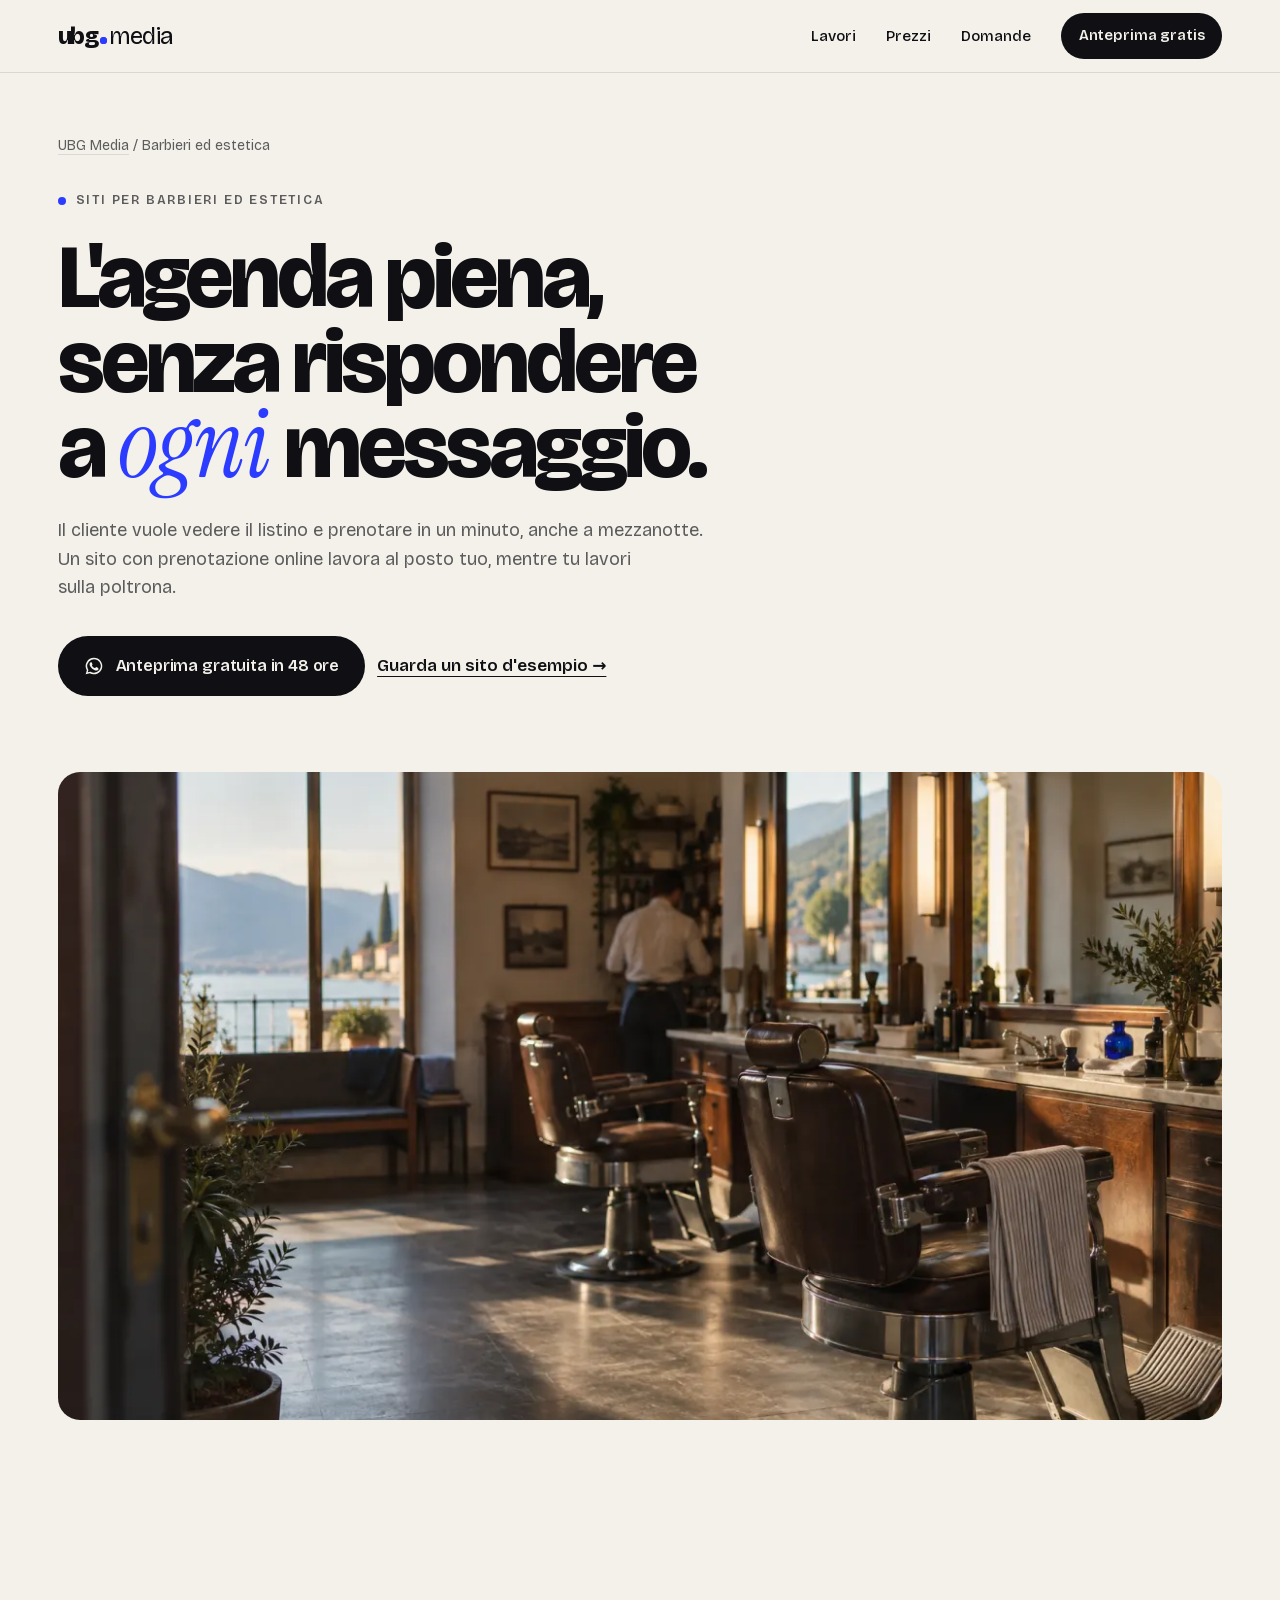
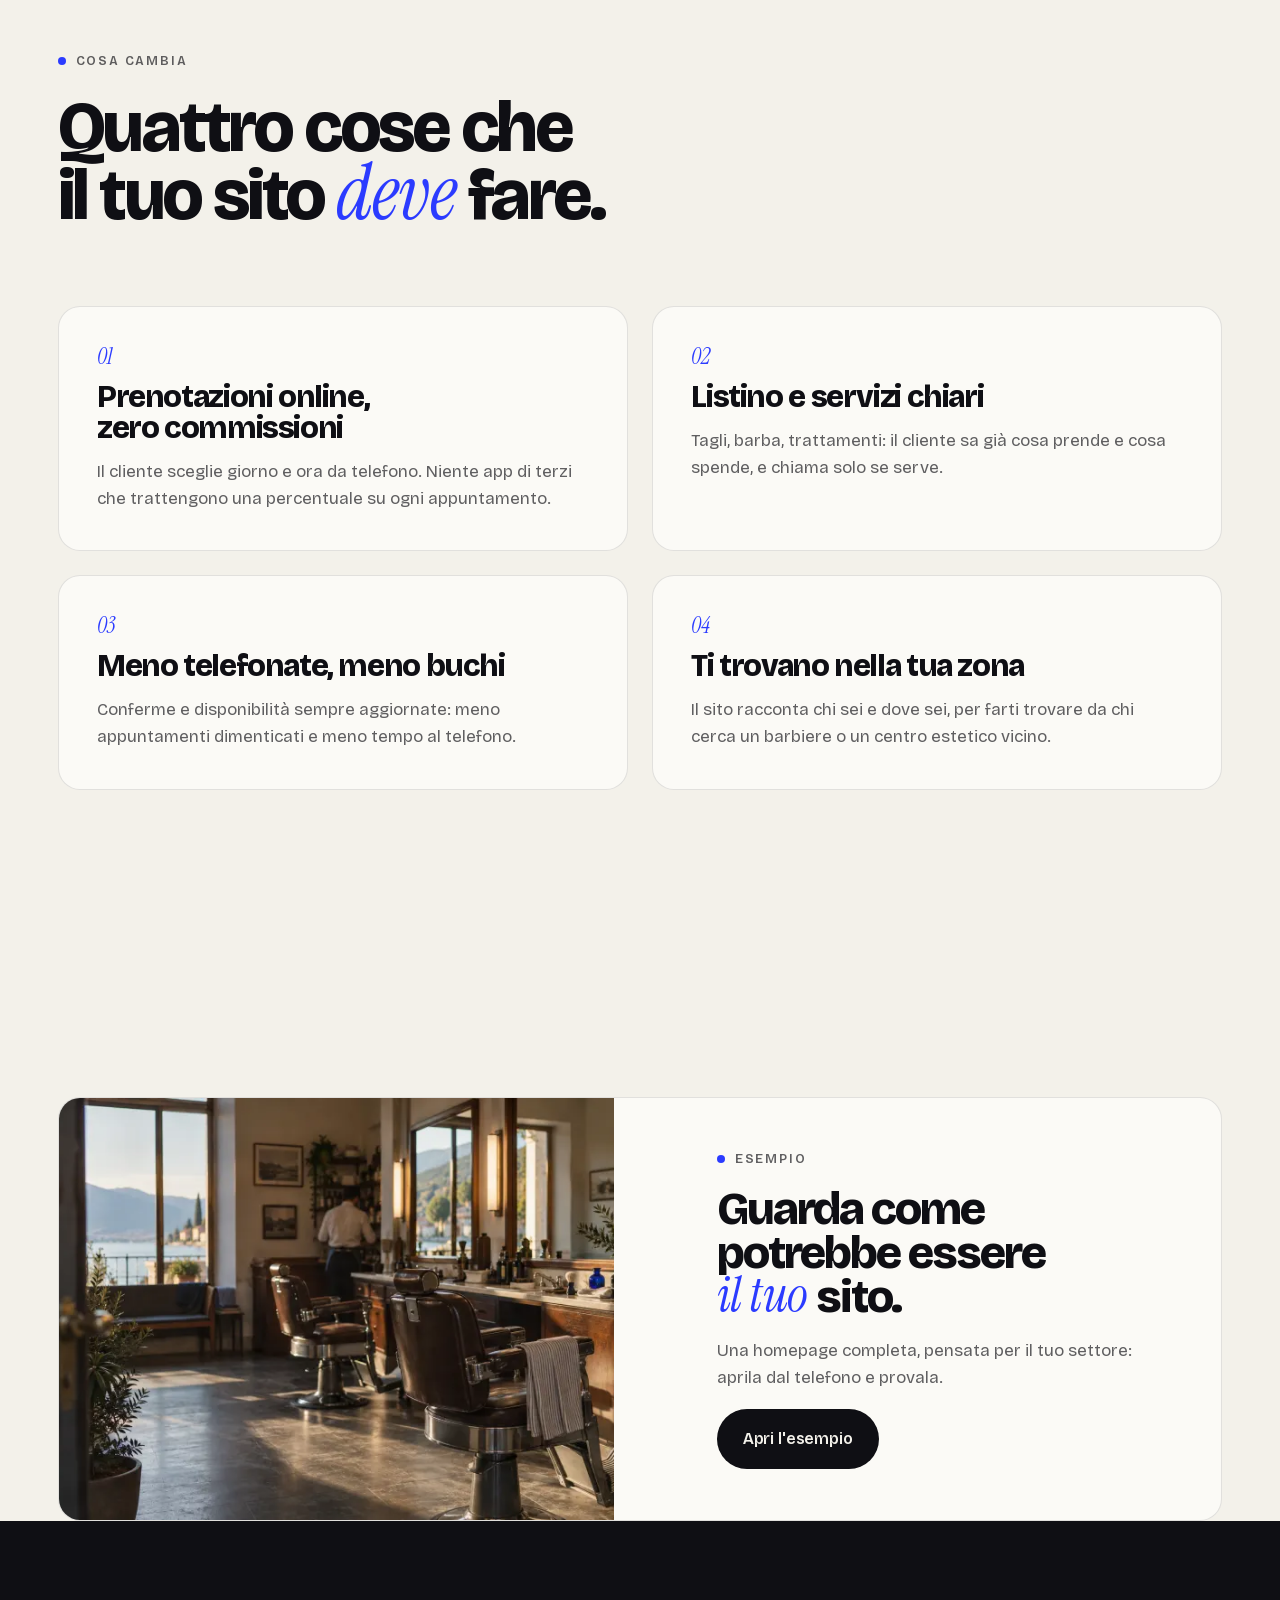
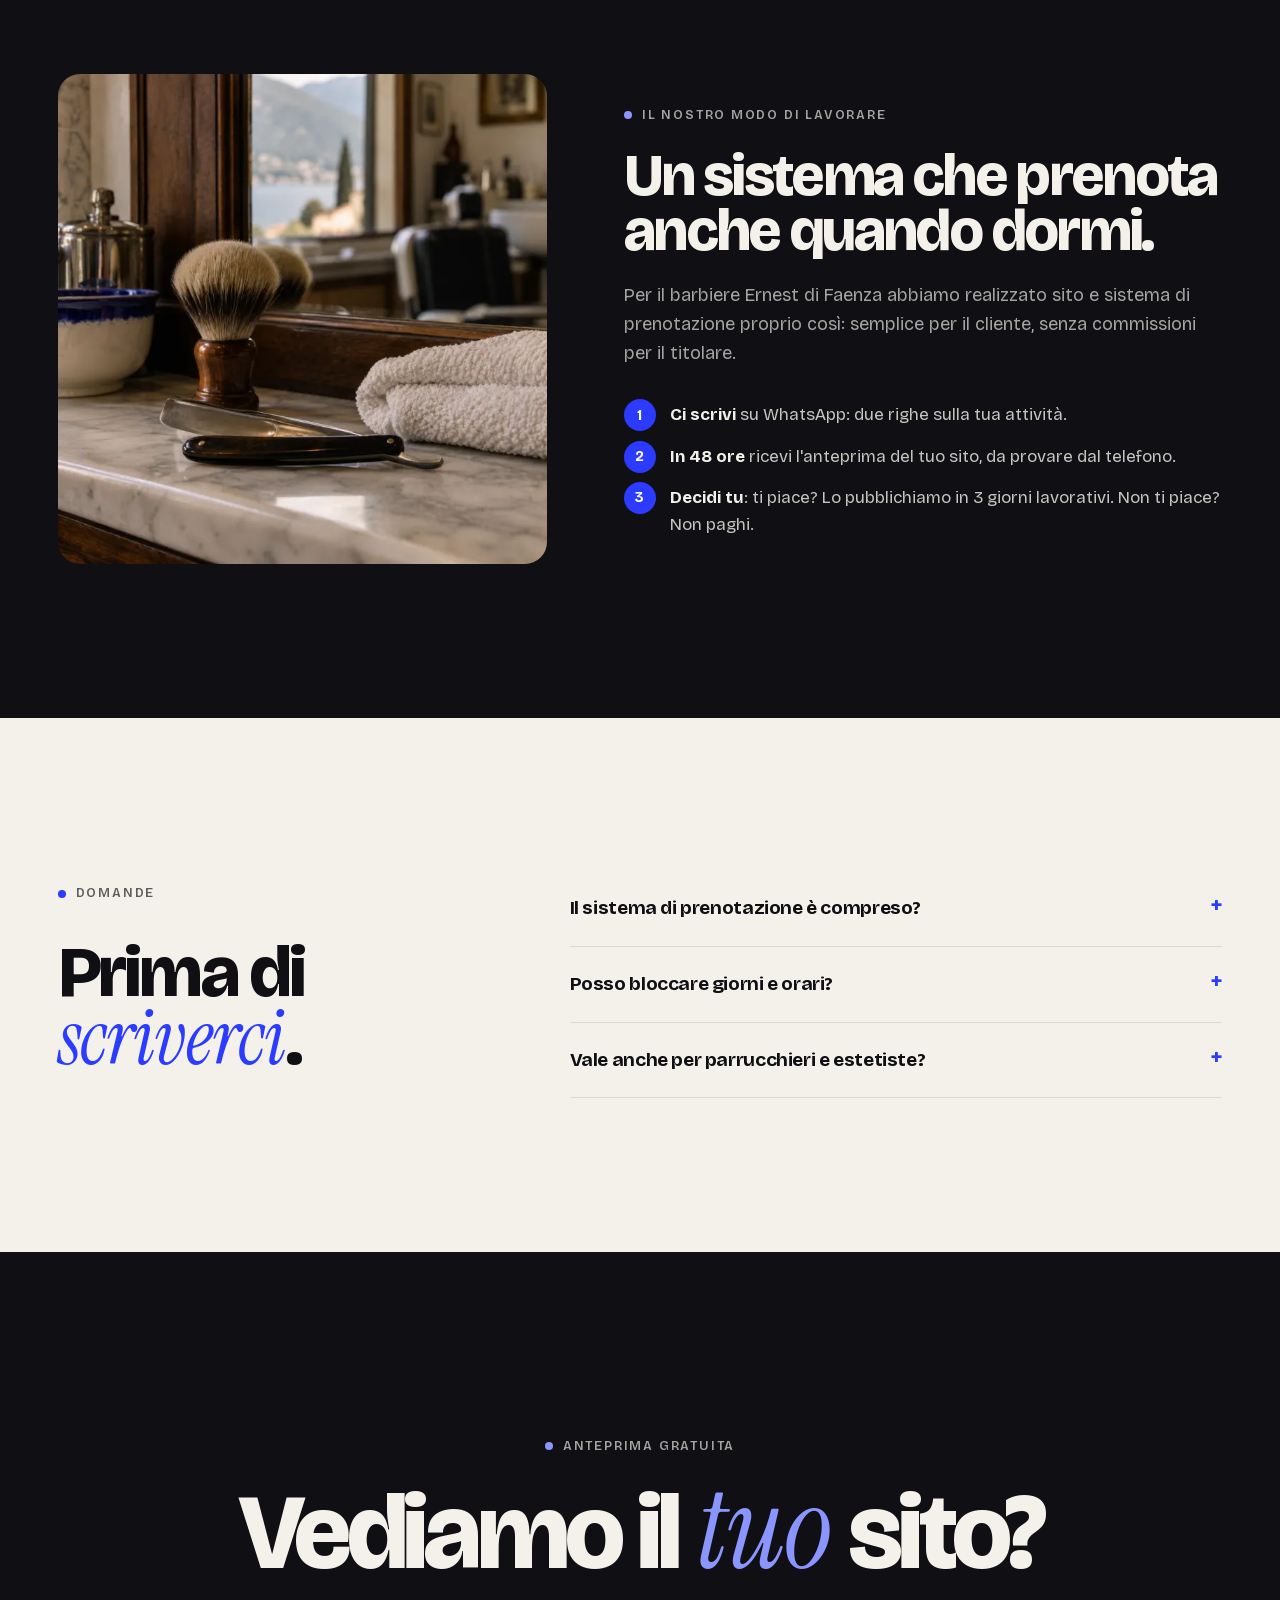
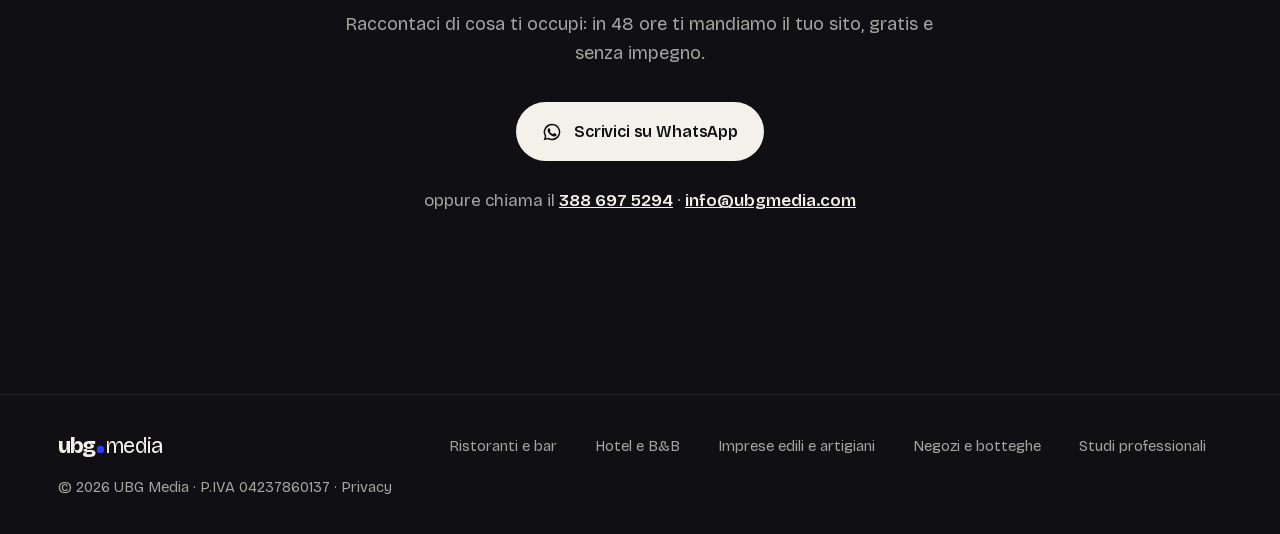
==== commit 9f287140: "6 demo homepage per nicchia (noindex) e link dalle pagine settore Co-Authored-By: Claude Sonnet 5.5 " ====
--- a/siti-web-barbieri-estetica/index.html
+++ b/siti-web-barbieri-estetica/index.html
@@ -34,7 +34,7 @@
 <span class="eyebrow">Siti per barbieri ed estetica</span>
 <h1><span>L'agenda piena,</span> <span>senza rispondere</span> <span>a <em>ogni</em> messaggio.</span></h1>
 <p class="lead">Il cliente vuole vedere il listino e prenotare in un minuto, anche a mezzanotte. Un sito con prenotazione online lavora al posto tuo, mentre tu lavori sulla poltrona.</p>
-<div class="ctas"><a class="btn" href="https://wa.me/393886975294?text=Ciao!%20Vorrei%20l%27anteprima%20gratuita%20del%20sito%20per%20la%20mia%20attivit%C3%A0%20(Barbieri%20ed%20estetica)." target="_blank" rel="noopener"><svg viewBox="0 0 24 24" fill="currentColor" aria-hidden="true"><path d="M12 2a10 10 0 0 0-8.6 15.1L2 22l5-1.3A10 10 0 1 0 12 2Zm0 18.2a8.2 8.2 0 0 1-4.2-1.2l-.3-.2-3 .8.8-2.9-.2-.3A8.2 8.2 0 1 1 12 20.2Zm4.5-6.1c-.2-.1-1.5-.7-1.7-.8s-.4-.1-.6.1-.7.8-.8 1-.3.2-.5.1a6.7 6.7 0 0 1-3.3-2.9c-.3-.4.2-.4.6-1.3a.5.5 0 0 0 0-.5l-.8-1.8c-.2-.5-.4-.4-.6-.4h-.5a1 1 0 0 0-.7.3 3 3 0 0 0-.9 2.2 5.2 5.2 0 0 0 1.1 2.7 11.8 11.8 0 0 0 4.5 4c1.7.7 2.3.8 3.2.6a2.7 2.7 0 0 0 1.8-1.2 2.2 2.2 0 0 0 .1-1.3c0-.1-.2-.2-.4-.3Z"/></svg>Anteprima gratuita in 48 ore</a><a class="p-ghost" href="tel:+393886975294">Oppure chiama 388 697 5294</a></div>
+<div class="ctas"><a class="btn" href="https://wa.me/393886975294?text=Ciao!%20Vorrei%20l%27anteprima%20gratuita%20del%20sito%20per%20la%20mia%20attivit%C3%A0%20(Barbieri%20ed%20estetica)." target="_blank" rel="noopener"><svg viewBox="0 0 24 24" fill="currentColor" aria-hidden="true"><path d="M12 2a10 10 0 0 0-8.6 15.1L2 22l5-1.3A10 10 0 1 0 12 2Zm0 18.2a8.2 8.2 0 0 1-4.2-1.2l-.3-.2-3 .8.8-2.9-.2-.3A8.2 8.2 0 1 1 12 20.2Zm4.5-6.1c-.2-.1-1.5-.7-1.7-.8s-.4-.1-.6.1-.7.8-.8 1-.3.2-.5.1a6.7 6.7 0 0 1-3.3-2.9c-.3-.4.2-.4.6-1.3a.5.5 0 0 0 0-.5l-.8-1.8c-.2-.5-.4-.4-.6-.4h-.5a1 1 0 0 0-.7.3 3 3 0 0 0-.9 2.2 5.2 5.2 0 0 0 1.1 2.7 11.8 11.8 0 0 0 4.5 4c1.7.7 2.3.8 3.2.6a2.7 2.7 0 0 0 1.8-1.2 2.2 2.2 0 0 0 .1-1.3c0-.1-.2-.2-.4-.3Z"/></svg>Anteprima gratuita in 48 ore</a><a class="p-ghost" href="/demo/barbiere/">Guarda un sito d'esempio →</a></div>
 <figure class="p-wide"><img src="/img/barbiere-wide-1200.webp" srcset="/img/barbiere-wide-700.webp 700w,/img/barbiere-wide-1200.webp 1200w" sizes="(max-width:900px) 92vw,1200px" width="1200" height="800" alt="Barberia vista dalla porta nel tardo pomeriggio" fetchpriority="high"></figure>
 </div></section>
 
@@ -42,6 +42,8 @@
 <div class="sec-h"><span class="eyebrow">Cosa cambia</span><h2>Quattro cose che il tuo sito <em>deve</em> fare.</h2></div>
 <ul class="p-grid"><li class="p-card rv"><span class="p-n">01</span><h3>Prenotazioni online, zero commissioni</h3><p>Il cliente sceglie giorno e ora da telefono. Niente app di terzi che trattengono una percentuale su ogni appuntamento.</p></li><li class="p-card rv"><span class="p-n">02</span><h3>Listino e servizi chiari</h3><p>Tagli, barba, trattamenti: il cliente sa già cosa prende e cosa spende, e chiama solo se serve.</p></li><li class="p-card rv"><span class="p-n">03</span><h3>Meno telefonate, meno buchi</h3><p>Conferme e disponibilità sempre aggiornate: meno appuntamenti dimenticati e meno tempo al telefono.</p></li><li class="p-card rv"><span class="p-n">04</span><h3>Ti trovano nella tua zona</h3><p>Il sito racconta chi sei e dove sei, per farti trovare da chi cerca un barbiere o un centro estetico vicino.</p></li></ul>
 </div></section>
+
+<section class="sec" style="padding-bottom:0"><div class="wrap"><a class="p-demo rv" href="/demo/barbiere/"><img src="/img/barbiere-wide-700.webp" width="700" height="467" loading="lazy" alt="Esempio di homepage per barbieri ed estetica"><div><span class="eyebrow">Esempio</span><h2>Guarda come potrebbe essere <em>il tuo</em> sito.</h2><p>Una homepage completa, pensata per il tuo settore: aprila dal telefono e provala.</p><span class="btn">Apri l'esempio</span></div></a></div></section>
 
 <section class="sec dark"><div class="wrap p-split">
 <figure class="p-det rv"><img src="/img/barbiere-dettaglio-700.webp" width="700" height="700" loading="lazy" alt="Rasoio, pennello e asciugamano su un ripiano"></figure>
--- a/s.css
+++ b/s.css
@@ -343,5 +343,11 @@
 .p-q[open] summary::after{content:"–"}
 .p-q p{margin-top:12px;color:var(--ink-2);max-width:42em}
 .ft nav a{color:#F3F1EAa8;text-decoration:none;margin-right:16px}.ft nav a:hover{color:var(--paper)}
+.p-demo{display:grid;grid-template-columns:1fr 1fr;gap:clamp(24px,4vw,60px);align-items:center;text-decoration:none;background:var(--card);border:1px solid var(--line);border-radius:var(--r);overflow:hidden;transition:transform .5s var(--ease)}
+.p-demo:hover{transform:translateY(-4px)}
+.p-demo img{width:100%;height:100%;min-height:260px;object-fit:cover}
+.p-demo div{padding:clamp(24px,4vw,56px);display:grid;gap:18px;justify-items:start}
+.p-demo h2{font-size:clamp(2rem,3.6vw,3.4rem)}
+.p-demo p{color:var(--ink-2)}
 .rv{opacity:1}
-@media (max-width:860px){.p-grid,.p-split,.p-faq{grid-template-columns:1fr}.p-wide img{aspect-ratio:4/3}}
+@media (max-width:860px){.p-grid,.p-split,.p-faq,.p-demo{grid-template-columns:1fr}.p-wide img{aspect-ratio:4/3}}
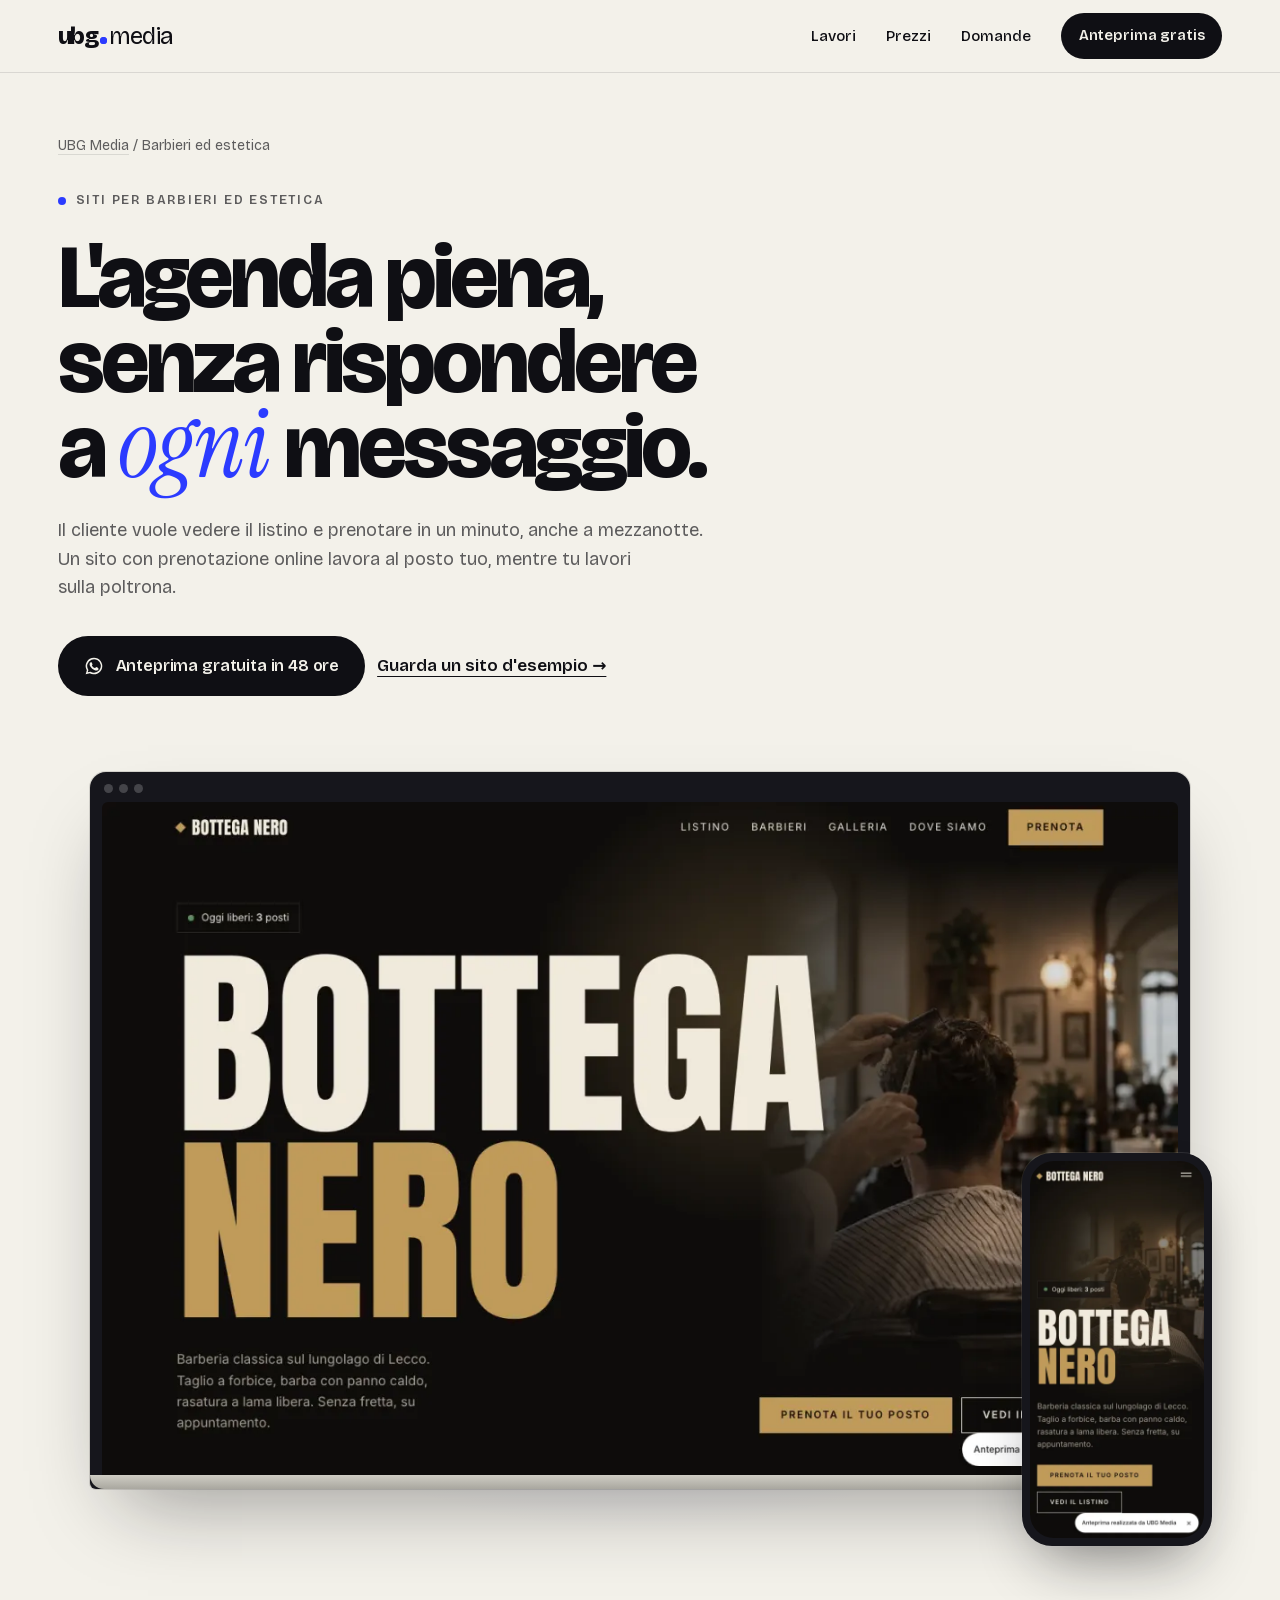
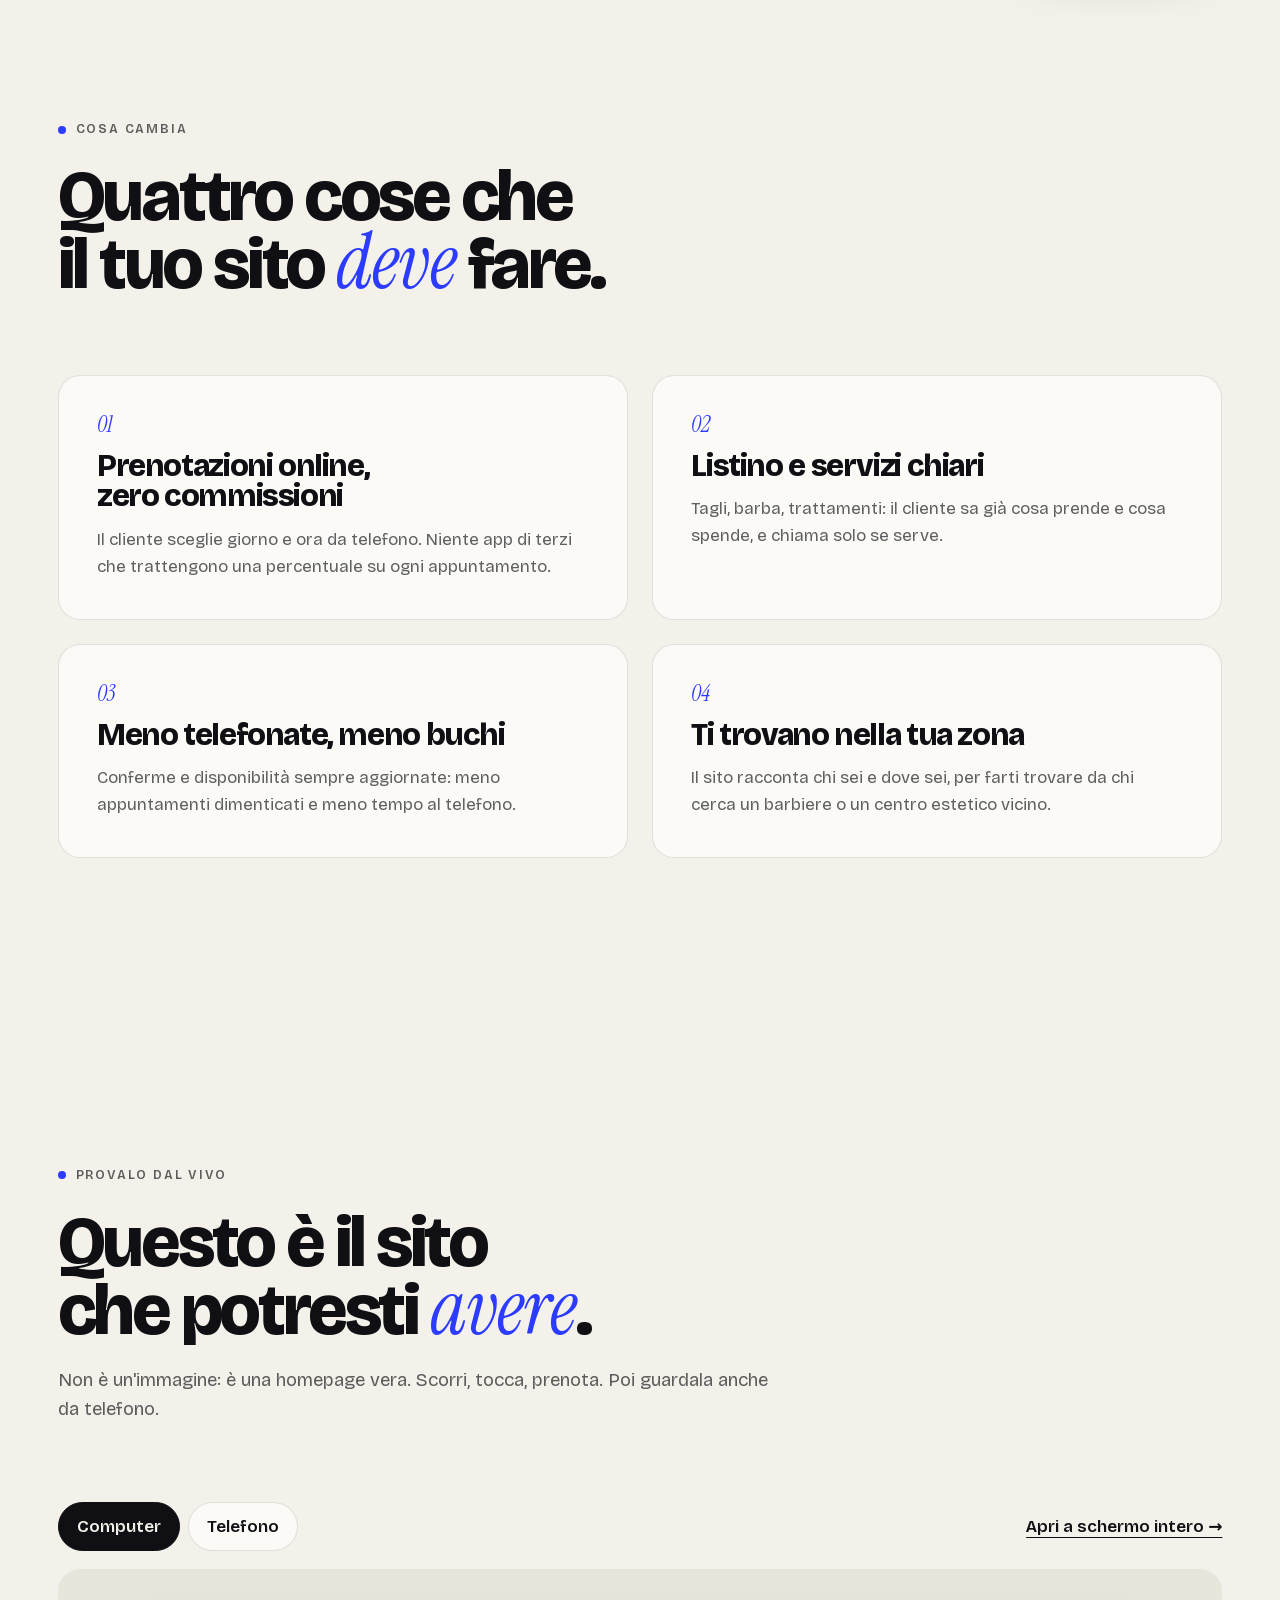
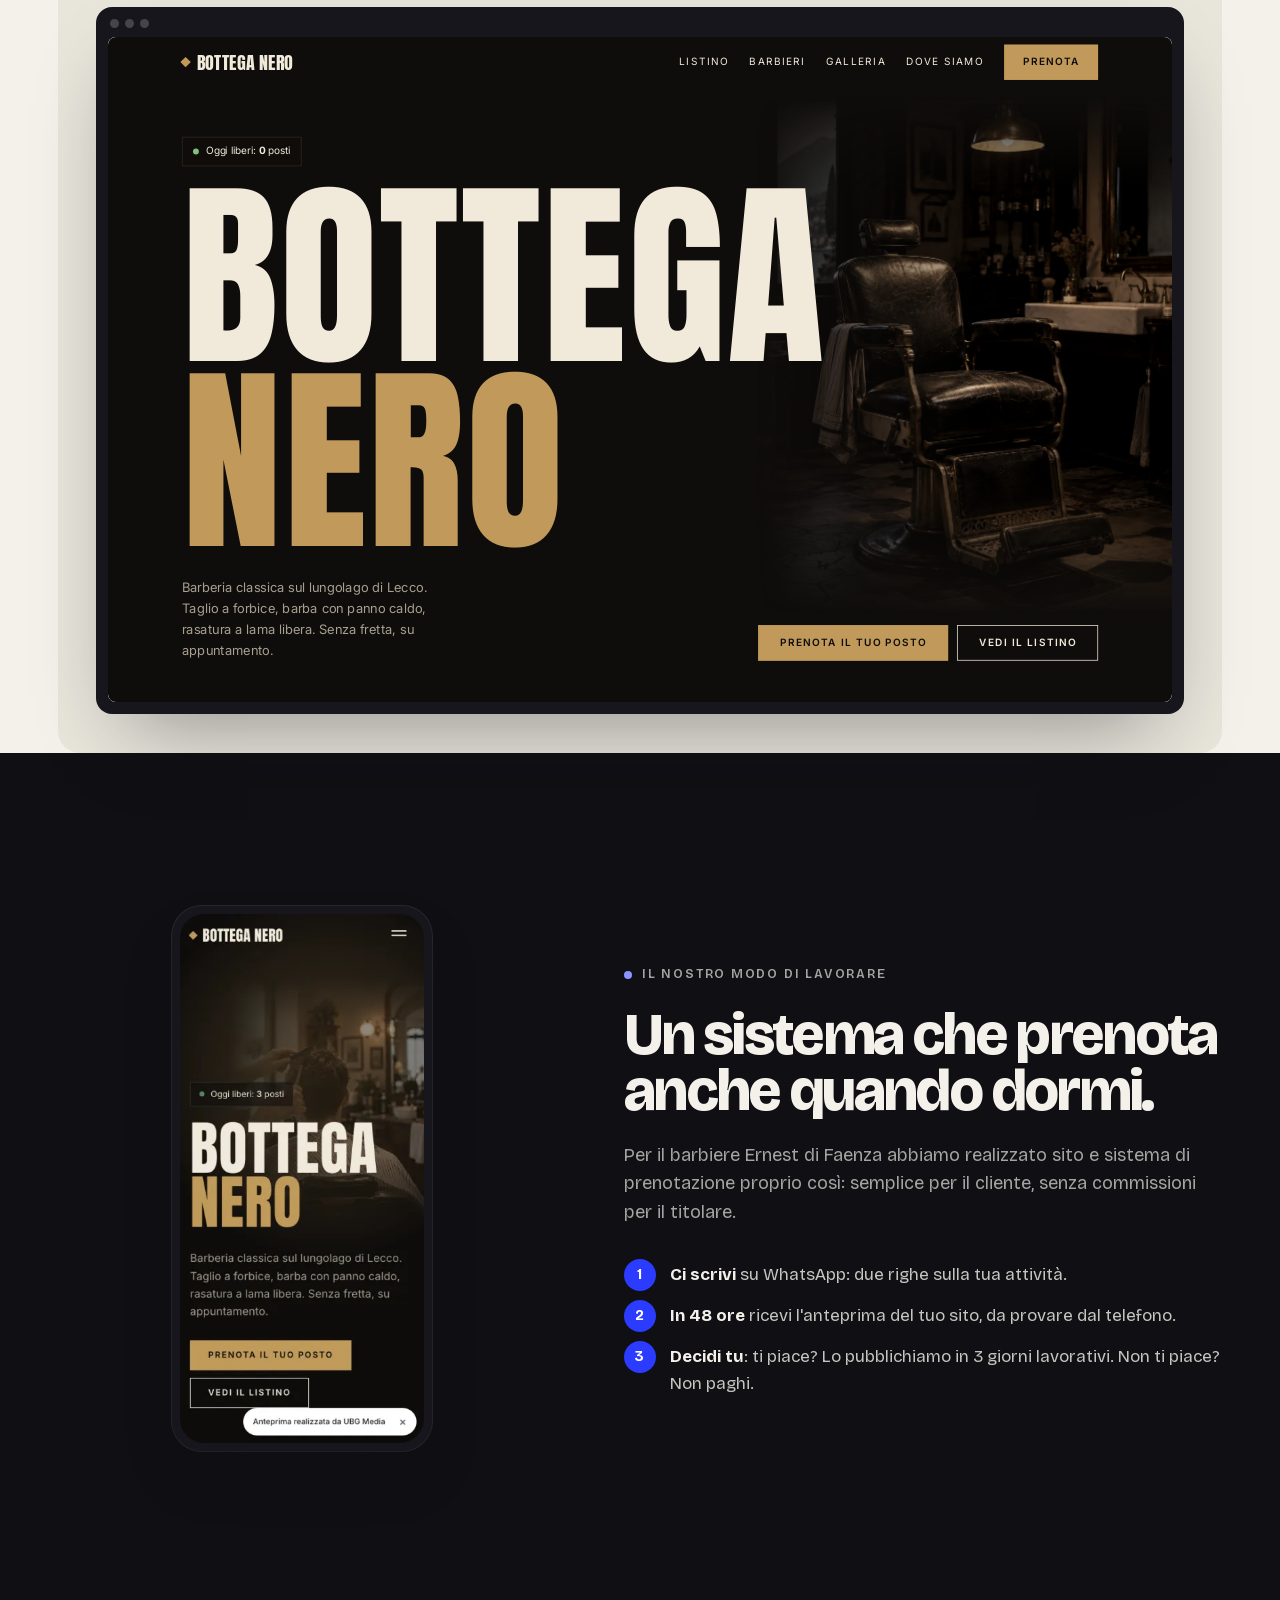
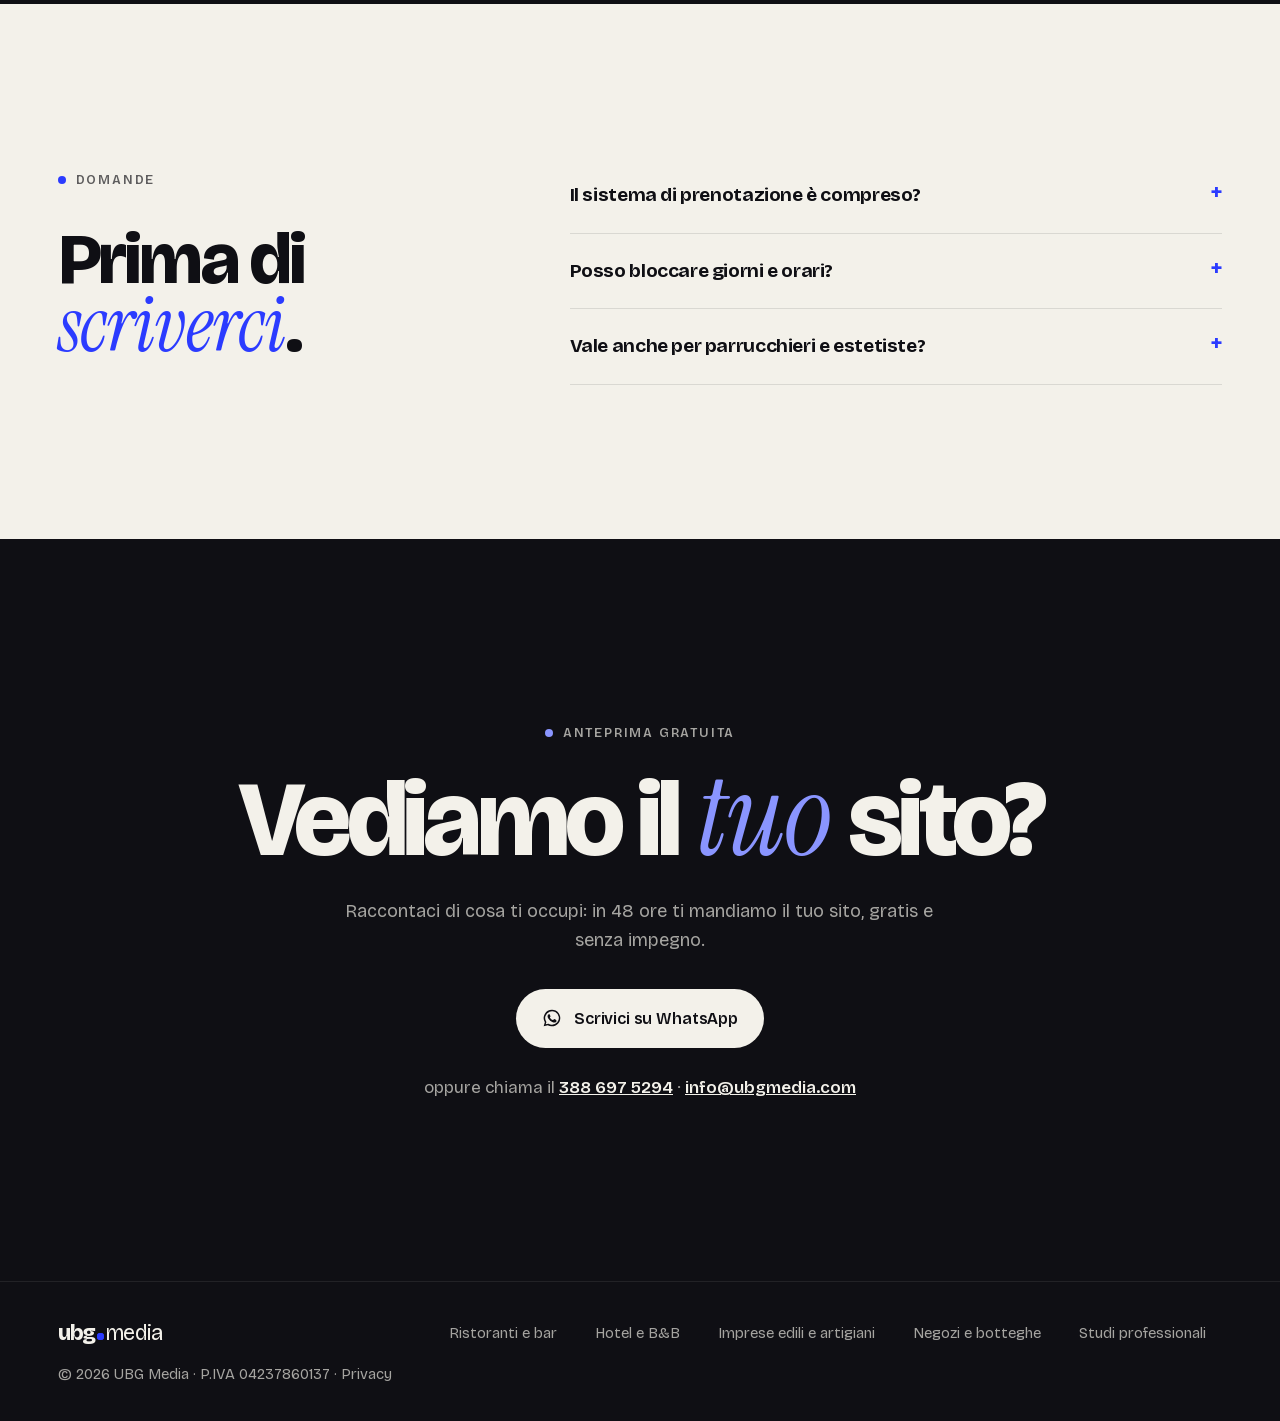
==== commit 97adccb0: "Demo con foto dedicate, mockup e pagine settore aggiornate" ====
--- a/siti-web-barbieri-estetica/index.html
+++ b/siti-web-barbieri-estetica/index.html
@@ -18,7 +18,7 @@
 <link rel="icon" href="/favicon.svg" type="image/svg+xml">
 <link rel="apple-touch-icon" href="/apple-touch-icon.png">
 <link rel="preload" href="/fonts/bricolage.woff2" as="font" type="font/woff2" crossorigin>
-<link rel="preload" href="/img/barbiere-wide-1200.webp" as="image" fetchpriority="high">
+<link rel="preload" href="/img/mock-barbiere-desk.webp" as="image" fetchpriority="high">
 <link rel="stylesheet" href="/s.css">
 <script type="application/ld+json">{"@context":"https://schema.org","@graph":[{"@type":"Service","@id":"https://ubgmedia.com/siti-web-barbieri-estetica/#servizio","name":"Realizzazione sito web per barbieri e centri estetici","serviceType":"Realizzazione siti web","provider":{"@id":"https://ubgmedia.com/#org"},"areaServed":"IT","audience":{"@type":"Audience","audienceType":"Barbieri ed estetica"},"description":"Sito per barbieri, parrucchieri e centri estetici con prenotazione online, listino chiaro e zero commissioni. Anteprima gratuita in 48 ore, preventivo senza impegno.","url":"https://ubgmedia.com/siti-web-barbieri-estetica/"},{"@type":"BreadcrumbList","itemListElement":[{"@type":"ListItem","position":1,"name":"UBG Media","item":"https://ubgmedia.com/"},{"@type":"ListItem","position":2,"name":"Barbieri ed estetica","item":"https://ubgmedia.com/siti-web-barbieri-estetica/"}]},{"@type":"FAQPage","mainEntity":[{"@type":"Question","name":"Il sistema di prenotazione è compreso?","acceptedAnswer":{"@type":"Answer","text":"Dipende dal pacchetto: la versione con prenotazioni include calendario e conferme. Ti facciamo un preventivo gratuito su misura."}},{"@type":"Question","name":"Posso bloccare giorni e orari?","acceptedAnswer":{"@type":"Answer","text":"Sì, chi gestisce l'agenda decide orari, pause e giorni di chiusura."}},{"@type":"Question","name":"Vale anche per parrucchieri e estetiste?","acceptedAnswer":{"@type":"Answer","text":"Sì: la stessa struttura funziona per saloni, centri estetici e studi di tatuaggi."}}]}]}</script>
 </head>
@@ -35,7 +35,10 @@
 <h1><span>L'agenda piena,</span> <span>senza rispondere</span> <span>a <em>ogni</em> messaggio.</span></h1>
 <p class="lead">Il cliente vuole vedere il listino e prenotare in un minuto, anche a mezzanotte. Un sito con prenotazione online lavora al posto tuo, mentre tu lavori sulla poltrona.</p>
 <div class="ctas"><a class="btn" href="https://wa.me/393886975294?text=Ciao!%20Vorrei%20l%27anteprima%20gratuita%20del%20sito%20per%20la%20mia%20attivit%C3%A0%20(Barbieri%20ed%20estetica)." target="_blank" rel="noopener"><svg viewBox="0 0 24 24" fill="currentColor" aria-hidden="true"><path d="M12 2a10 10 0 0 0-8.6 15.1L2 22l5-1.3A10 10 0 1 0 12 2Zm0 18.2a8.2 8.2 0 0 1-4.2-1.2l-.3-.2-3 .8.8-2.9-.2-.3A8.2 8.2 0 1 1 12 20.2Zm4.5-6.1c-.2-.1-1.5-.7-1.7-.8s-.4-.1-.6.1-.7.8-.8 1-.3.2-.5.1a6.7 6.7 0 0 1-3.3-2.9c-.3-.4.2-.4.6-1.3a.5.5 0 0 0 0-.5l-.8-1.8c-.2-.5-.4-.4-.6-.4h-.5a1 1 0 0 0-.7.3 3 3 0 0 0-.9 2.2 5.2 5.2 0 0 0 1.1 2.7 11.8 11.8 0 0 0 4.5 4c1.7.7 2.3.8 3.2.6a2.7 2.7 0 0 0 1.8-1.2 2.2 2.2 0 0 0 .1-1.3c0-.1-.2-.2-.4-.3Z"/></svg>Anteprima gratuita in 48 ore</a><a class="p-ghost" href="/demo/barbiere/">Guarda un sito d'esempio →</a></div>
-<figure class="p-wide"><img src="/img/barbiere-wide-1200.webp" srcset="/img/barbiere-wide-700.webp 700w,/img/barbiere-wide-1200.webp 1200w" sizes="(max-width:900px) 92vw,1200px" width="1200" height="800" alt="Barberia vista dalla porta nel tardo pomeriggio" fetchpriority="high"></figure>
+<a class="mk" href="/demo/barbiere/" aria-label="Apri la demo del sito per barbieri ed estetica">
+<div class="mk-lap"><div class="mk-bar"><i></i><i></i><i></i></div><img src="/img/mock-barbiere-desk.webp" width="1200" height="750" alt="Homepage di esempio di un sito per barbieri ed estetica, su computer" fetchpriority="high"></div>
+<div class="mk-ph"><img src="/img/mock-barbiere-mob.webp" width="360" height="780" alt="La stessa homepage su telefono"></div>
+</a>
 </div></section>
 
 <section class="sec"><div class="wrap">
@@ -43,10 +46,15 @@
 <ul class="p-grid"><li class="p-card rv"><span class="p-n">01</span><h3>Prenotazioni online, zero commissioni</h3><p>Il cliente sceglie giorno e ora da telefono. Niente app di terzi che trattengono una percentuale su ogni appuntamento.</p></li><li class="p-card rv"><span class="p-n">02</span><h3>Listino e servizi chiari</h3><p>Tagli, barba, trattamenti: il cliente sa già cosa prende e cosa spende, e chiama solo se serve.</p></li><li class="p-card rv"><span class="p-n">03</span><h3>Meno telefonate, meno buchi</h3><p>Conferme e disponibilità sempre aggiornate: meno appuntamenti dimenticati e meno tempo al telefono.</p></li><li class="p-card rv"><span class="p-n">04</span><h3>Ti trovano nella tua zona</h3><p>Il sito racconta chi sei e dove sei, per farti trovare da chi cerca un barbiere o un centro estetico vicino.</p></li></ul>
 </div></section>
 
-<section class="sec" style="padding-bottom:0"><div class="wrap"><a class="p-demo rv" href="/demo/barbiere/"><img src="/img/barbiere-wide-700.webp" width="700" height="467" loading="lazy" alt="Esempio di homepage per barbieri ed estetica"><div><span class="eyebrow">Esempio</span><h2>Guarda come potrebbe essere <em>il tuo</em> sito.</h2><p>Una homepage completa, pensata per il tuo settore: aprila dal telefono e provala.</p><span class="btn">Apri l'esempio</span></div></a></div></section>
+<section class="sec" id="esempio" style="padding-bottom:0"><div class="wrap">
+<div class="sec-h"><span class="eyebrow">Provalo dal vivo</span><h2>Questo è il sito che potresti <em>avere</em>.</h2><p>Non è un'immagine: è una homepage vera. Scorri, tocca, prenota. Poi guardala anche da telefono.</p></div>
+<div class="lv" data-src="/demo/barbiere/?mock=1">
+<div class="lv-t" role="group" aria-label="Dispositivo"><button type="button" class="on" data-m="d">Computer</button><button type="button" data-m="m">Telefono</button><a href="/demo/barbiere/">Apri a schermo intero →</a></div>
+<div class="lv-s"><div class="lv-f"><div class="mk-bar"><i></i><i></i><i></i></div><div class="lv-v"><iframe title="Demo: sito per barbieri ed estetica" loading="lazy" width="1440" height="900"></iframe></div></div></div>
+</div></div></section>
 
 <section class="sec dark"><div class="wrap p-split">
-<figure class="p-det rv"><img src="/img/barbiere-dettaglio-700.webp" width="700" height="700" loading="lazy" alt="Rasoio, pennello e asciugamano su un ripiano"></figure>
+<div class="p-ph rv"><div class="mk-ph"><img src="/img/mock-barbiere-mob.webp" width="360" height="780" loading="lazy" alt="Il sito di esempio su telefono"></div></div>
 <div class="rv"><span class="eyebrow">Il nostro modo di lavorare</span><h2>Un sistema che prenota anche quando dormi.</h2><p class="lead">Per il barbiere Ernest di Faenza abbiamo realizzato sito e sistema di prenotazione proprio così: semplice per il cliente, senza commissioni per il titolare.</p>
 <ol class="p-steps"><li><b>Ci scrivi</b> su WhatsApp: due righe sulla tua attività.</li><li><b>In 48 ore</b> ricevi l'anteprima del tuo sito, da provare dal telefono.</li><li><b>Decidi tu</b>: ti piace? Lo pubblichiamo in 3 giorni lavorativi. Non ti piace? Non paghi.</li></ol></div>
 </div></section>
@@ -69,4 +77,12 @@
 <nav aria-label="Altri settori"><a href="/siti-web-ristoranti/">Ristoranti e bar</a><a href="/siti-web-hotel-bnb/">Hotel e B&amp;B</a><a href="/siti-web-imprese-edili/">Imprese edili e artigiani</a><a href="/siti-web-negozi/">Negozi e botteghe</a><a href="/siti-web-studi-professionali/">Studi professionali</a></nav>
 <p>© 2026 UBG Media · P.IVA 04237860137 · <a href="/privacy">Privacy</a></p>
 </div></footer>
+<script>
+(()=>{const b=document.querySelector('.lv');if(!b)return;const f=b.querySelector('.lv-f'),v=b.querySelector('.lv-v'),i=b.querySelector('iframe');let m=false,loaded=false;
+const fit=()=>{const w=v.clientWidth,bw=m?390:1440,bh=m?844:900,k=w/bw;v.style.height=(bh*k)+'px';i.style.width=bw+'px';i.style.height=bh+'px';i.style.transform='scale('+k+')'};
+const load=()=>{if(loaded)return;loaded=true;i.src=b.dataset.src};
+new IntersectionObserver(([e])=>{if(e.isIntersecting){load();fit()}},{rootMargin:'300px'}).observe(b);
+b.querySelectorAll('button').forEach(x=>x.addEventListener('click',()=>{m=x.dataset.m==='m';f.classList.toggle('m',m);b.querySelectorAll('button').forEach(y=>y.classList.toggle('on',y===x));setTimeout(fit,620);fit()}));
+addEventListener('resize',fit);fit()})();
+</script>
 </body></html>
--- a/s.css
+++ b/s.css
@@ -349,5 +349,29 @@
 .p-demo div{padding:clamp(24px,4vw,56px);display:grid;gap:18px;justify-items:start}
 .p-demo h2{font-size:clamp(2rem,3.6vw,3.4rem)}
 .p-demo p{color:var(--ink-2)}
+
+.mk{display:block;position:relative;margin:clamp(40px,6vw,80px) auto 0;max-width:1100px;padding:0 0 0 0;text-decoration:none}
+.mk::before{content:"";position:absolute;inset:8% 4% -6%;background:radial-gradient(closest-side,#2B3BFF33,transparent);z-index:-1}
+.mk-lap{background:#16161c;border-radius:16px 16px 6px 6px;padding:12px 12px 0;box-shadow:0 40px 80px -30px #0F0F1466,0 0 0 1px #0F0F1422;transition:transform .8s var(--ease)}
+.mk-lap::after{content:"";display:block;height:14px;margin:0 -12px;background:linear-gradient(#cfcdc4,#a9a79f);border-radius:0 0 18px 18px}
+.mk:hover .mk-lap{transform:translateY(-6px)}
+.mk-lap>img{width:100%;height:auto;border-radius:6px 6px 0 0;display:block;aspect-ratio:16/10;object-fit:cover;object-position:top}
+.mk-bar{display:flex;gap:6px;padding:0 0 9px 2px}.mk-bar i{width:9px;height:9px;border-radius:50%;background:#ffffff33}
+.mk-ph{width:clamp(96px,20%,190px);background:#16161c;border-radius:clamp(16px,3vw,30px);padding:clamp(4px,.8vw,8px);box-shadow:0 30px 60px -20px #0F0F1477,0 0 0 1px #ffffff1a}
+.mk-ph img{width:100%;height:auto;border-radius:clamp(12px,2.4vw,24px);display:block;aspect-ratio:9/19.5;object-fit:cover;object-position:top}
+.mk>.mk-ph{position:absolute;right:-2%;bottom:-8%;transition:transform .8s var(--ease)}
+.mk:hover>.mk-ph{transform:translateY(-10px) rotate(-2deg)}
+.p-ph{display:grid;place-items:center}.p-ph .mk-ph{width:min(260px,70%)}
+.lv-t{display:flex;flex-wrap:wrap;gap:8px;align-items:center;margin-bottom:18px}
+.lv-t button{font:inherit;font-weight:600;border:1px solid var(--line);background:var(--card);border-radius:999px;padding:10px 18px;cursor:pointer;color:var(--ink)}
+.lv-t button.on{background:var(--ink);color:var(--paper);border-color:var(--ink)}
+.lv-t a{margin-left:auto;font-weight:600;text-underline-offset:5px}
+.lv-s{display:grid;place-items:start center;background:var(--paper-2);border-radius:var(--r);padding:clamp(16px,3vw,44px)}
+.lv-f{background:#16161c;border-radius:16px;padding:12px 12px 12px;width:100%;transition:width .6s var(--ease);box-shadow:0 40px 80px -30px #0F0F1466}
+.lv-f.m{width:min(100%,330px);border-radius:34px;padding:12px}
+.lv-f.m .mk-bar{display:none}
+.lv-v{position:relative;overflow:hidden;border-radius:8px;background:#fff}
+.lv-f.m .lv-v{border-radius:24px}
+.lv-v iframe{position:absolute;left:0;top:0;border:0;transform-origin:0 0;background:#fff}
 .rv{opacity:1}
 @media (max-width:860px){.p-grid,.p-split,.p-faq,.p-demo{grid-template-columns:1fr}.p-wide img{aspect-ratio:4/3}}
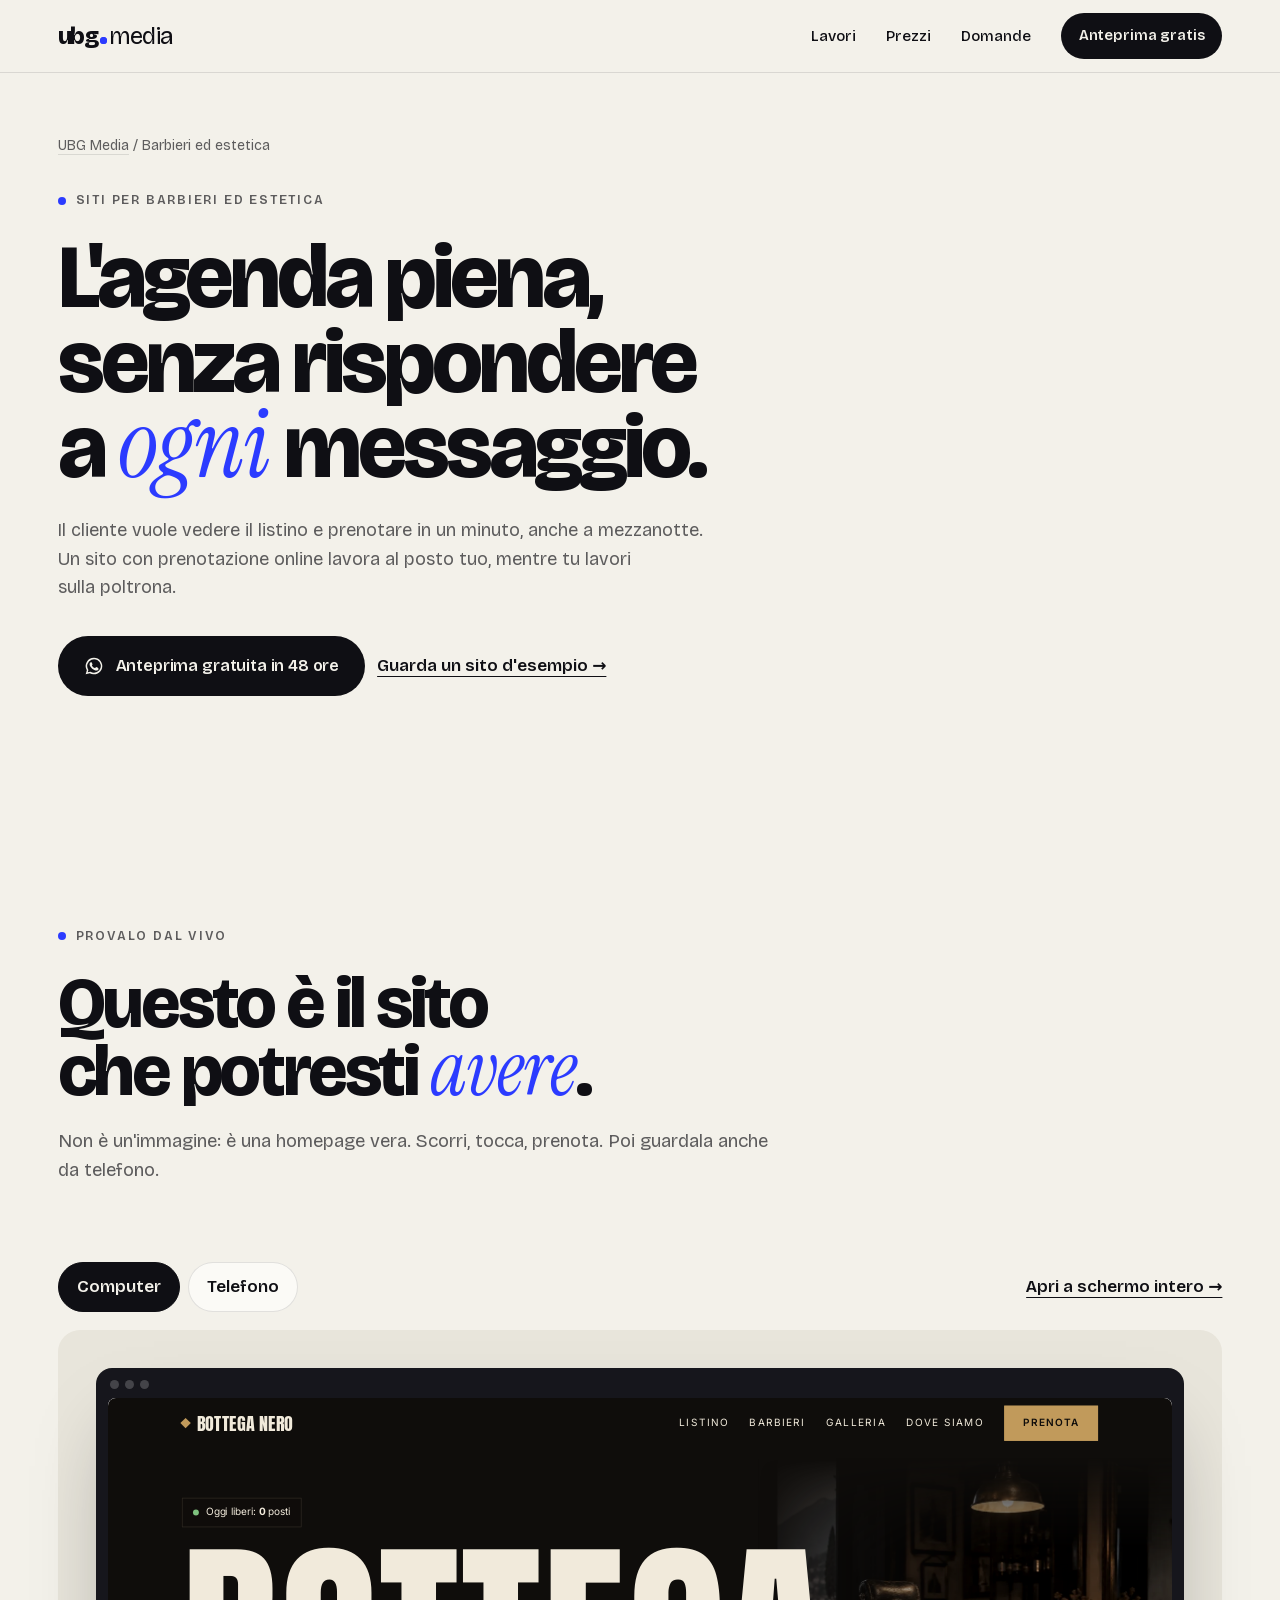
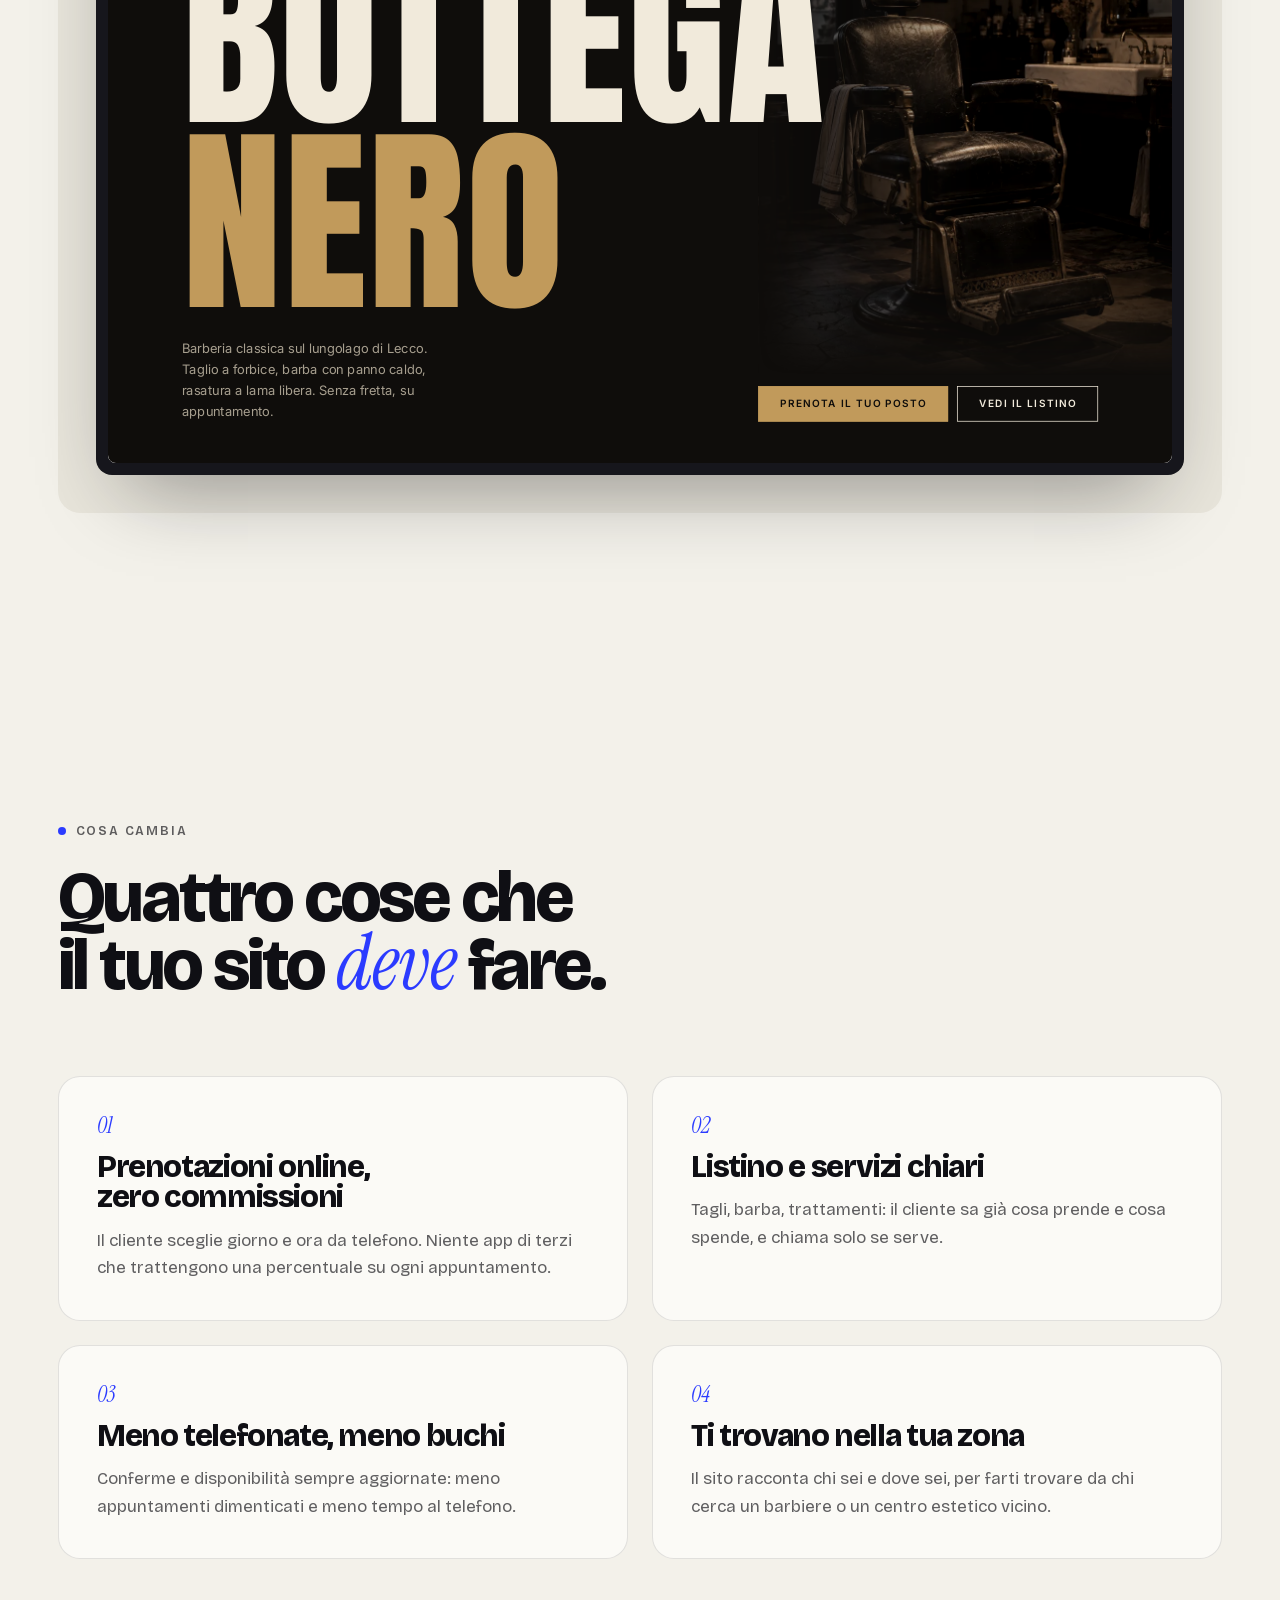
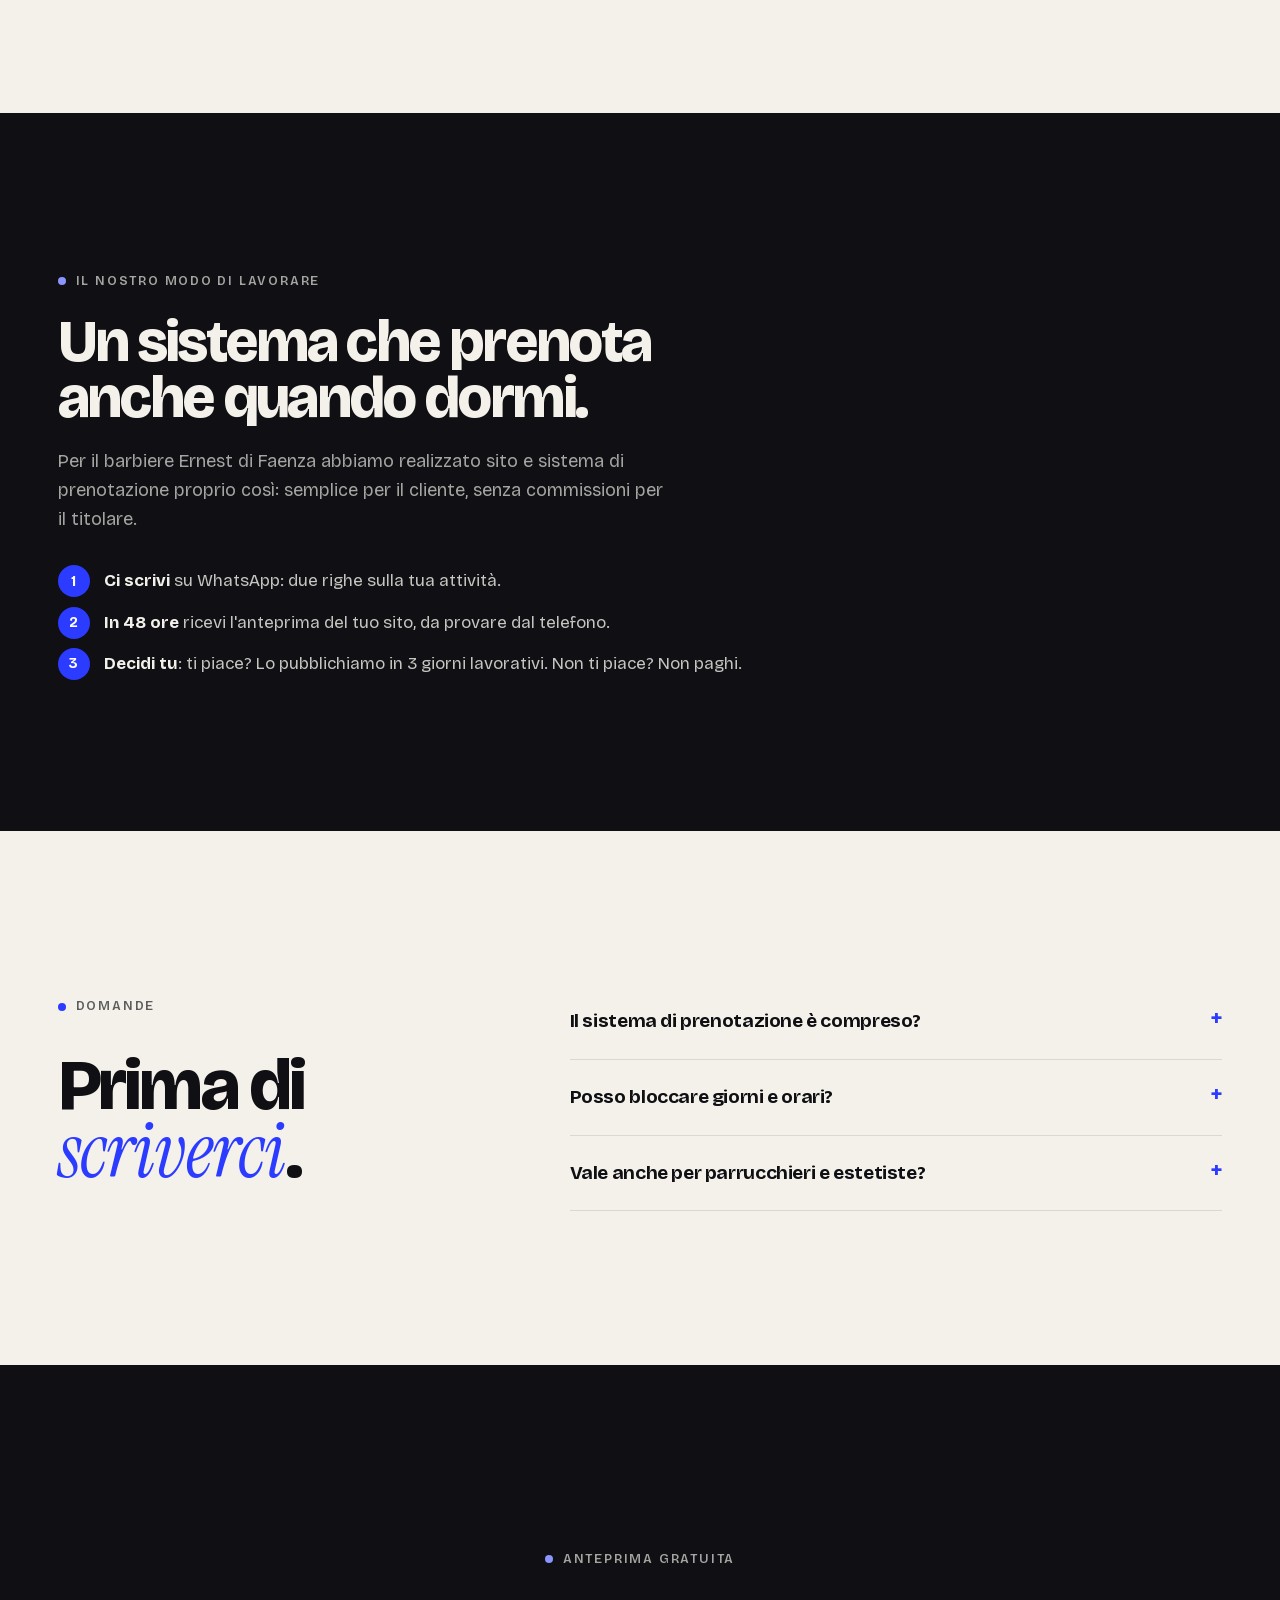
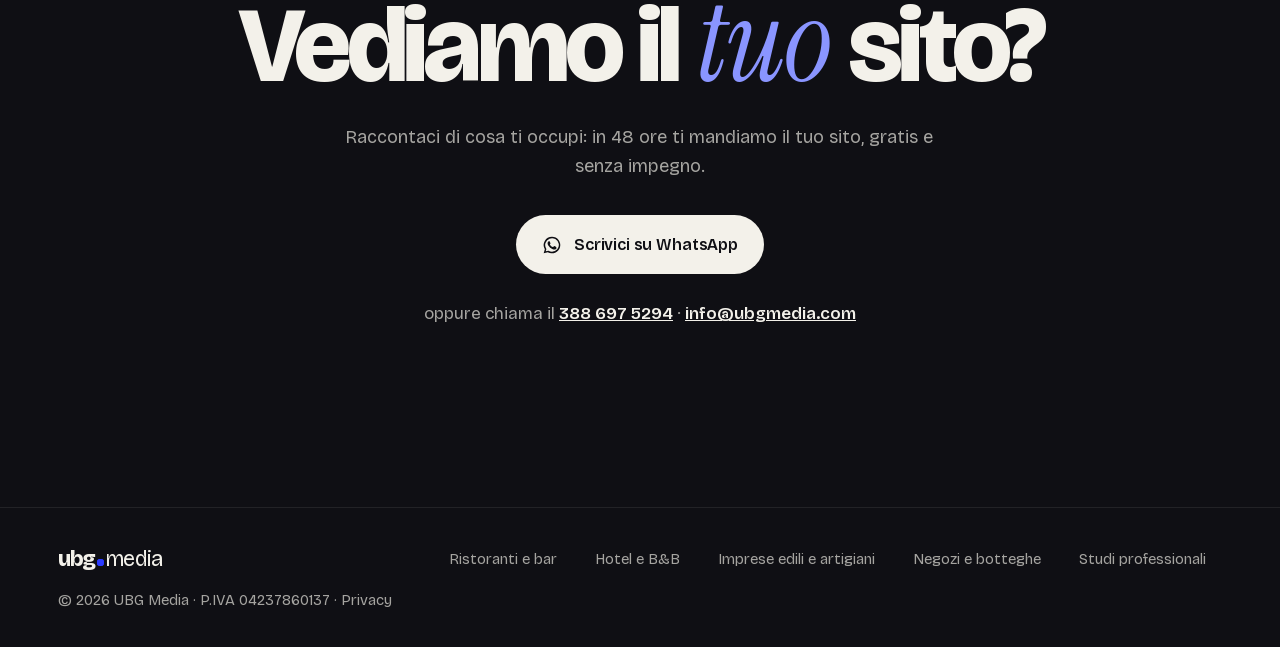
==== commit ef688bfd: "Pagine settore: sito live al posto del mockup" ====
--- a/siti-web-barbieri-estetica/index.html
+++ b/siti-web-barbieri-estetica/index.html
@@ -18,7 +18,6 @@
 <link rel="icon" href="/favicon.svg" type="image/svg+xml">
 <link rel="apple-touch-icon" href="/apple-touch-icon.png">
 <link rel="preload" href="/fonts/bricolage.woff2" as="font" type="font/woff2" crossorigin>
-<link rel="preload" href="/img/mock-barbiere-desk.webp" as="image" fetchpriority="high">
 <link rel="stylesheet" href="/s.css">
 <script type="application/ld+json">{"@context":"https://schema.org","@graph":[{"@type":"Service","@id":"https://ubgmedia.com/siti-web-barbieri-estetica/#servizio","name":"Realizzazione sito web per barbieri e centri estetici","serviceType":"Realizzazione siti web","provider":{"@id":"https://ubgmedia.com/#org"},"areaServed":"IT","audience":{"@type":"Audience","audienceType":"Barbieri ed estetica"},"description":"Sito per barbieri, parrucchieri e centri estetici con prenotazione online, listino chiaro e zero commissioni. Anteprima gratuita in 48 ore, preventivo senza impegno.","url":"https://ubgmedia.com/siti-web-barbieri-estetica/"},{"@type":"BreadcrumbList","itemListElement":[{"@type":"ListItem","position":1,"name":"UBG Media","item":"https://ubgmedia.com/"},{"@type":"ListItem","position":2,"name":"Barbieri ed estetica","item":"https://ubgmedia.com/siti-web-barbieri-estetica/"}]},{"@type":"FAQPage","mainEntity":[{"@type":"Question","name":"Il sistema di prenotazione è compreso?","acceptedAnswer":{"@type":"Answer","text":"Dipende dal pacchetto: la versione con prenotazioni include calendario e conferme. Ti facciamo un preventivo gratuito su misura."}},{"@type":"Question","name":"Posso bloccare giorni e orari?","acceptedAnswer":{"@type":"Answer","text":"Sì, chi gestisce l'agenda decide orari, pause e giorni di chiusura."}},{"@type":"Question","name":"Vale anche per parrucchieri e estetiste?","acceptedAnswer":{"@type":"Answer","text":"Sì: la stessa struttura funziona per saloni, centri estetici e studi di tatuaggi."}}]}]}</script>
 </head>
@@ -35,26 +34,22 @@
 <h1><span>L'agenda piena,</span> <span>senza rispondere</span> <span>a <em>ogni</em> messaggio.</span></h1>
 <p class="lead">Il cliente vuole vedere il listino e prenotare in un minuto, anche a mezzanotte. Un sito con prenotazione online lavora al posto tuo, mentre tu lavori sulla poltrona.</p>
 <div class="ctas"><a class="btn" href="https://wa.me/393886975294?text=Ciao!%20Vorrei%20l%27anteprima%20gratuita%20del%20sito%20per%20la%20mia%20attivit%C3%A0%20(Barbieri%20ed%20estetica)." target="_blank" rel="noopener"><svg viewBox="0 0 24 24" fill="currentColor" aria-hidden="true"><path d="M12 2a10 10 0 0 0-8.6 15.1L2 22l5-1.3A10 10 0 1 0 12 2Zm0 18.2a8.2 8.2 0 0 1-4.2-1.2l-.3-.2-3 .8.8-2.9-.2-.3A8.2 8.2 0 1 1 12 20.2Zm4.5-6.1c-.2-.1-1.5-.7-1.7-.8s-.4-.1-.6.1-.7.8-.8 1-.3.2-.5.1a6.7 6.7 0 0 1-3.3-2.9c-.3-.4.2-.4.6-1.3a.5.5 0 0 0 0-.5l-.8-1.8c-.2-.5-.4-.4-.6-.4h-.5a1 1 0 0 0-.7.3 3 3 0 0 0-.9 2.2 5.2 5.2 0 0 0 1.1 2.7 11.8 11.8 0 0 0 4.5 4c1.7.7 2.3.8 3.2.6a2.7 2.7 0 0 0 1.8-1.2 2.2 2.2 0 0 0 .1-1.3c0-.1-.2-.2-.4-.3Z"/></svg>Anteprima gratuita in 48 ore</a><a class="p-ghost" href="/demo/barbiere/">Guarda un sito d'esempio →</a></div>
-<a class="mk" href="/demo/barbiere/" aria-label="Apri la demo del sito per barbieri ed estetica">
-<div class="mk-lap"><div class="mk-bar"><i></i><i></i><i></i></div><img src="/img/mock-barbiere-desk.webp" width="1200" height="750" alt="Homepage di esempio di un sito per barbieri ed estetica, su computer" fetchpriority="high"></div>
-<div class="mk-ph"><img src="/img/mock-barbiere-mob.webp" width="360" height="780" alt="La stessa homepage su telefono"></div>
-</a>
 </div></section>
+
+<section class="sec" id="esempio"><div class="wrap">
+<div class="sec-h"><span class="eyebrow">Provalo dal vivo</span><h2>Questo è il sito che potresti <em>avere</em>.</h2><p>Non è un'immagine: è una homepage vera. Scorri, tocca, prenota. Poi guardala anche da telefono.</p></div>
+<div class="lv" data-src="/demo/barbiere/?mock=1">
+<div class="lv-t" role="group" aria-label="Dispositivo"><button type="button" class="on" data-m="d">Computer</button><button type="button" data-m="m">Telefono</button><a href="/demo/barbiere/">Apri a schermo intero →</a></div>
+<div class="lv-s"><div class="lv-f"><div class="mk-bar"><i></i><i></i><i></i></div><div class="lv-v"><iframe title="Demo: sito per barbieri ed estetica" loading="lazy" width="1440" height="900"></iframe></div></div></div>
+</div></div></section>
 
 <section class="sec"><div class="wrap">
 <div class="sec-h"><span class="eyebrow">Cosa cambia</span><h2>Quattro cose che il tuo sito <em>deve</em> fare.</h2></div>
 <ul class="p-grid"><li class="p-card rv"><span class="p-n">01</span><h3>Prenotazioni online, zero commissioni</h3><p>Il cliente sceglie giorno e ora da telefono. Niente app di terzi che trattengono una percentuale su ogni appuntamento.</p></li><li class="p-card rv"><span class="p-n">02</span><h3>Listino e servizi chiari</h3><p>Tagli, barba, trattamenti: il cliente sa già cosa prende e cosa spende, e chiama solo se serve.</p></li><li class="p-card rv"><span class="p-n">03</span><h3>Meno telefonate, meno buchi</h3><p>Conferme e disponibilità sempre aggiornate: meno appuntamenti dimenticati e meno tempo al telefono.</p></li><li class="p-card rv"><span class="p-n">04</span><h3>Ti trovano nella tua zona</h3><p>Il sito racconta chi sei e dove sei, per farti trovare da chi cerca un barbiere o un centro estetico vicino.</p></li></ul>
 </div></section>
 
-<section class="sec" id="esempio" style="padding-bottom:0"><div class="wrap">
-<div class="sec-h"><span class="eyebrow">Provalo dal vivo</span><h2>Questo è il sito che potresti <em>avere</em>.</h2><p>Non è un'immagine: è una homepage vera. Scorri, tocca, prenota. Poi guardala anche da telefono.</p></div>
-<div class="lv" data-src="/demo/barbiere/?mock=1">
-<div class="lv-t" role="group" aria-label="Dispositivo"><button type="button" class="on" data-m="d">Computer</button><button type="button" data-m="m">Telefono</button><a href="/demo/barbiere/">Apri a schermo intero →</a></div>
-<div class="lv-s"><div class="lv-f"><div class="mk-bar"><i></i><i></i><i></i></div><div class="lv-v"><iframe title="Demo: sito per barbieri ed estetica" loading="lazy" width="1440" height="900"></iframe></div></div></div>
-</div></div></section>
 
 <section class="sec dark"><div class="wrap p-split">
-<div class="p-ph rv"><div class="mk-ph"><img src="/img/mock-barbiere-mob.webp" width="360" height="780" loading="lazy" alt="Il sito di esempio su telefono"></div></div>
 <div class="rv"><span class="eyebrow">Il nostro modo di lavorare</span><h2>Un sistema che prenota anche quando dormi.</h2><p class="lead">Per il barbiere Ernest di Faenza abbiamo realizzato sito e sistema di prenotazione proprio così: semplice per il cliente, senza commissioni per il titolare.</p>
 <ol class="p-steps"><li><b>Ci scrivi</b> su WhatsApp: due righe sulla tua attività.</li><li><b>In 48 ore</b> ricevi l'anteprima del tuo sito, da provare dal telefono.</li><li><b>Decidi tu</b>: ti piace? Lo pubblichiamo in 3 giorni lavorativi. Non ti piace? Non paghi.</li></ol></div>
 </div></section>
--- a/s.css
+++ b/s.css
@@ -328,6 +328,7 @@
 .p-split{display:grid;grid-template-columns:.9fr 1.1fr;gap:clamp(30px,6vw,90px);align-items:center}
 .p-det{margin:0;border-radius:var(--r);overflow:hidden}.p-det img{width:100%;aspect-ratio:1;object-fit:cover}
 .p-split h2{font-size:clamp(2.2rem,4.6vw,4.2rem);margin:20px 0 22px}
+.p-split>:only-child{grid-column:1/-1;max-width:60rem}
 .p-split .lead{color:#F3F1EAa8}
 .p-x{margin-top:20px}.p-x a{color:var(--blue-l);font-weight:600}
 .p-steps{margin:34px 0 0;padding:0;list-style:none;counter-reset:s;display:grid;gap:14px}
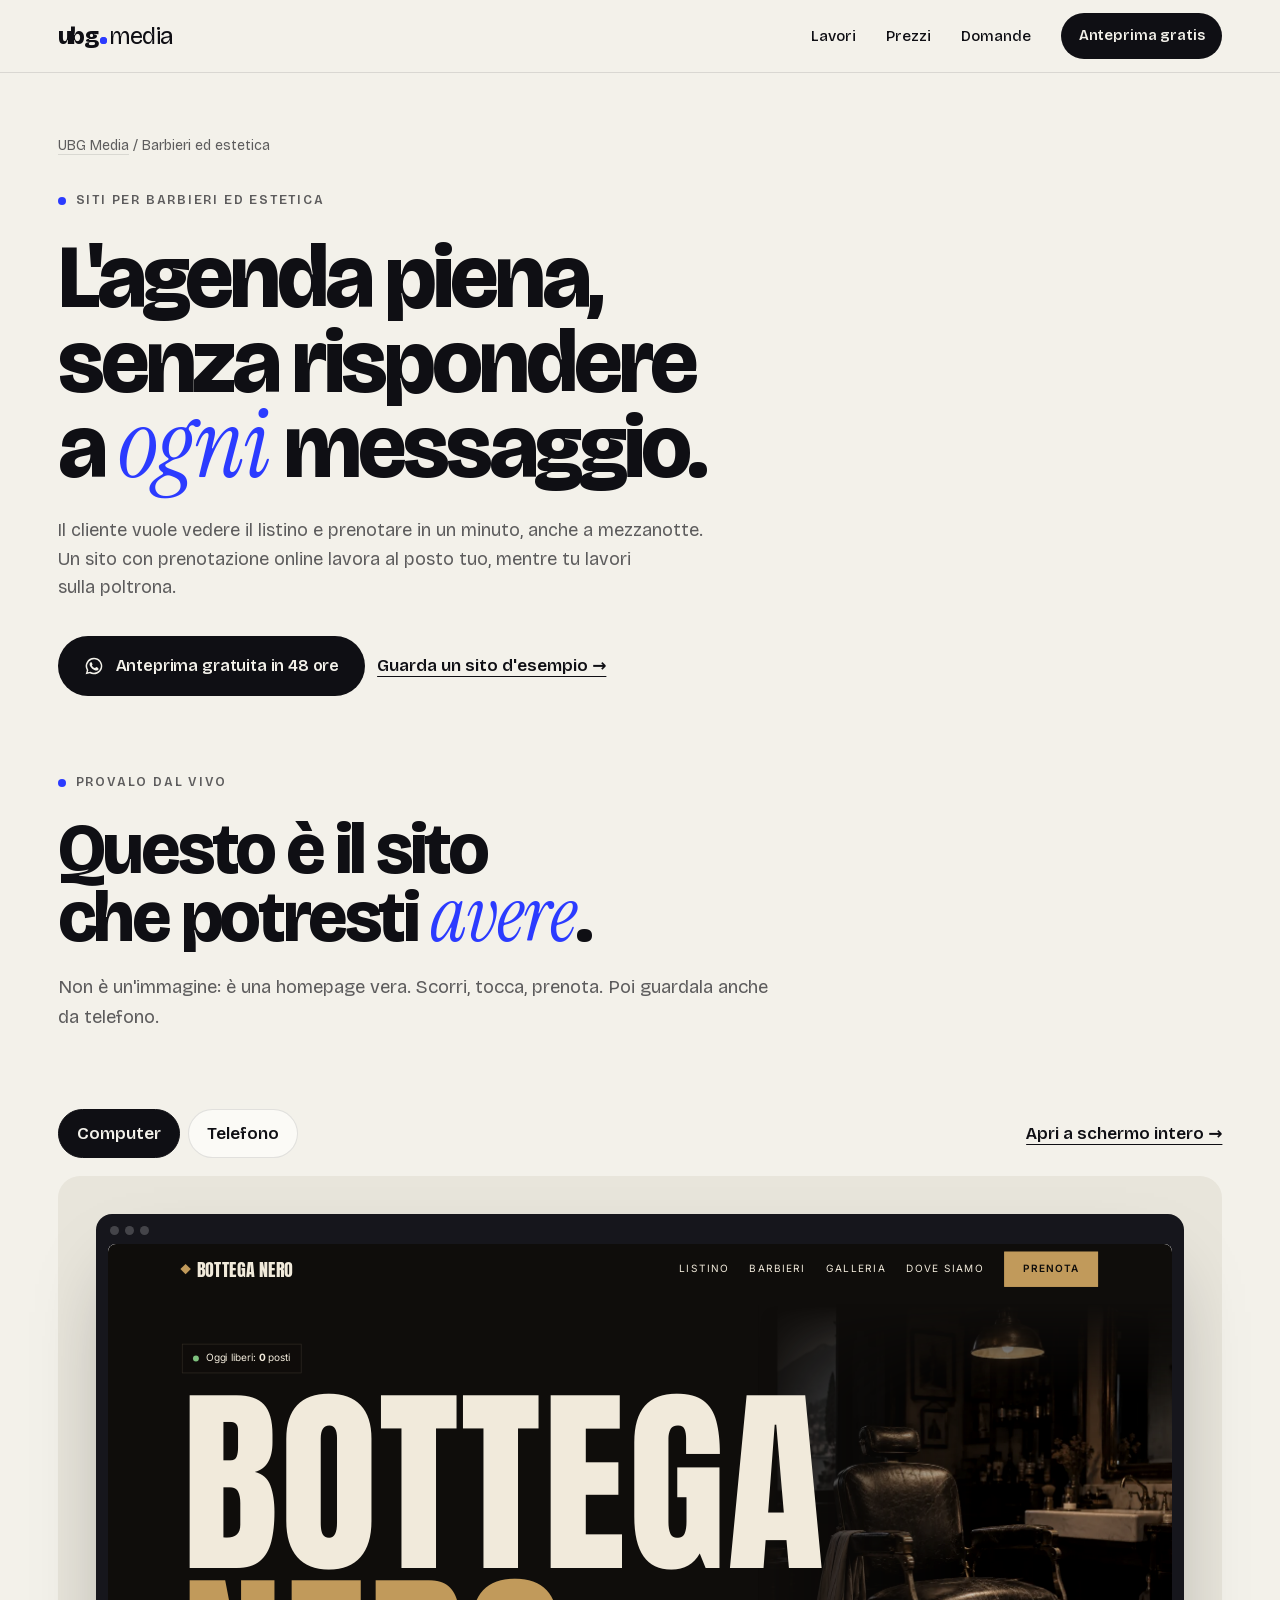
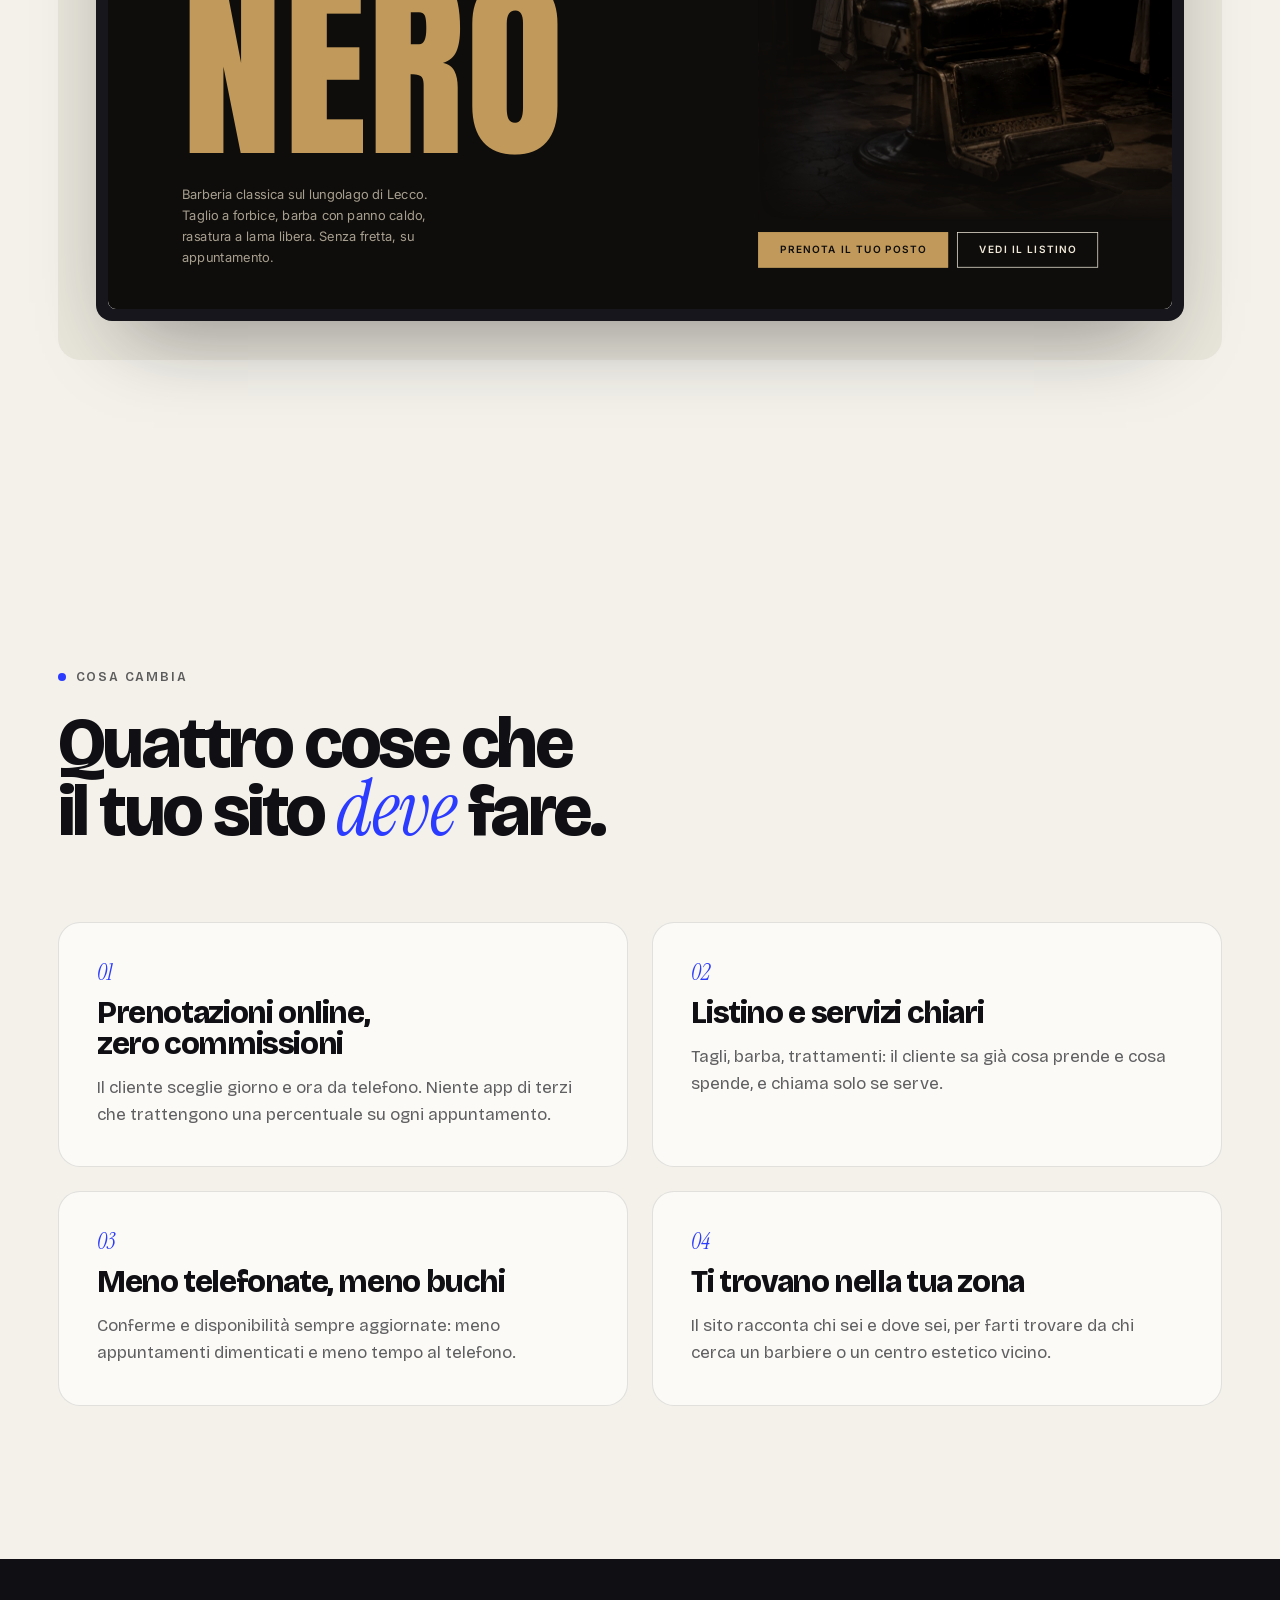
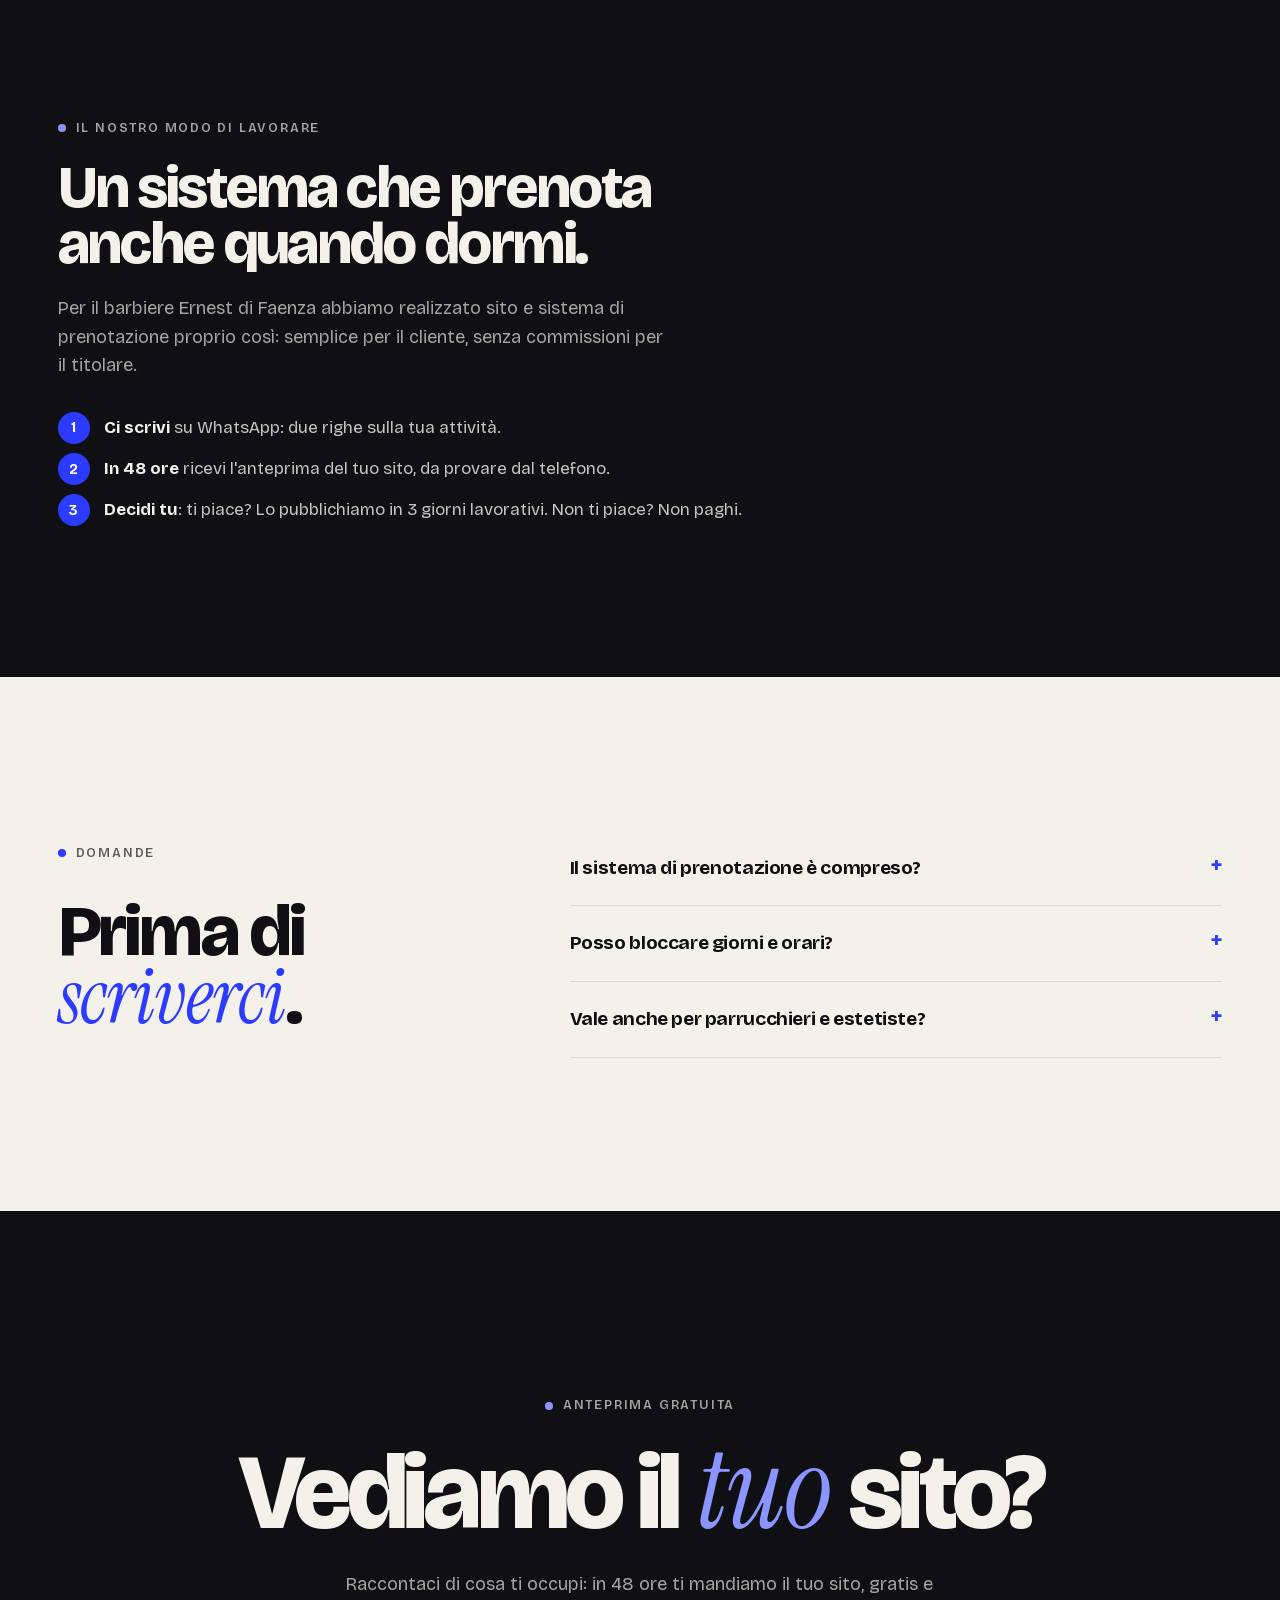
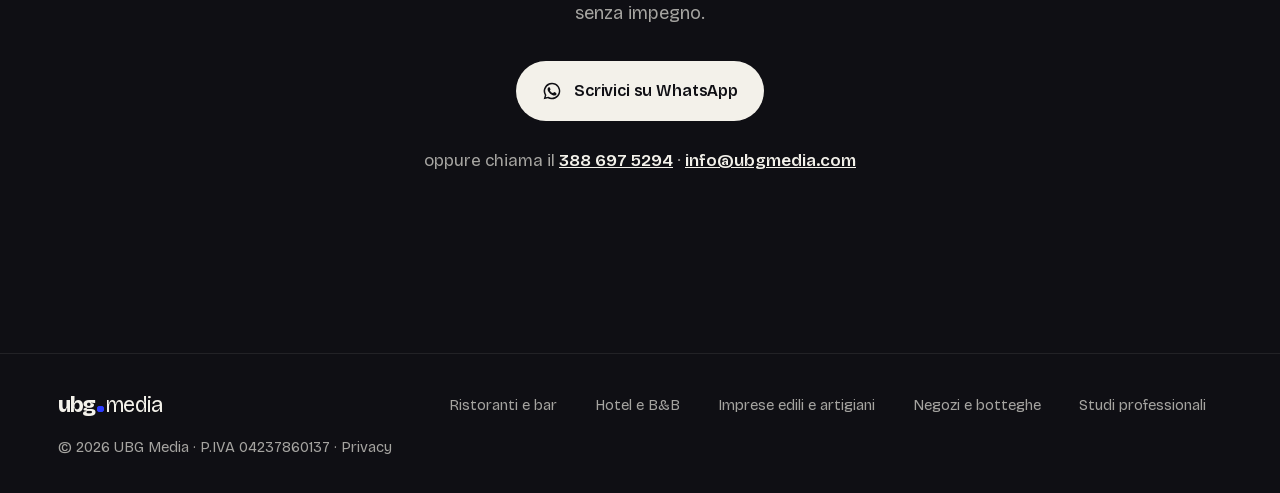
==== commit 7a425386: "Pagine settore: meno spazio sopra il sito live" ====
--- a/siti-web-barbieri-estetica/index.html
+++ b/siti-web-barbieri-estetica/index.html
@@ -36,7 +36,7 @@
 <div class="ctas"><a class="btn" href="https://wa.me/393886975294?text=Ciao!%20Vorrei%20l%27anteprima%20gratuita%20del%20sito%20per%20la%20mia%20attivit%C3%A0%20(Barbieri%20ed%20estetica)." target="_blank" rel="noopener"><svg viewBox="0 0 24 24" fill="currentColor" aria-hidden="true"><path d="M12 2a10 10 0 0 0-8.6 15.1L2 22l5-1.3A10 10 0 1 0 12 2Zm0 18.2a8.2 8.2 0 0 1-4.2-1.2l-.3-.2-3 .8.8-2.9-.2-.3A8.2 8.2 0 1 1 12 20.2Zm4.5-6.1c-.2-.1-1.5-.7-1.7-.8s-.4-.1-.6.1-.7.8-.8 1-.3.2-.5.1a6.7 6.7 0 0 1-3.3-2.9c-.3-.4.2-.4.6-1.3a.5.5 0 0 0 0-.5l-.8-1.8c-.2-.5-.4-.4-.6-.4h-.5a1 1 0 0 0-.7.3 3 3 0 0 0-.9 2.2 5.2 5.2 0 0 0 1.1 2.7 11.8 11.8 0 0 0 4.5 4c1.7.7 2.3.8 3.2.6a2.7 2.7 0 0 0 1.8-1.2 2.2 2.2 0 0 0 .1-1.3c0-.1-.2-.2-.4-.3Z"/></svg>Anteprima gratuita in 48 ore</a><a class="p-ghost" href="/demo/barbiere/">Guarda un sito d'esempio →</a></div>
 </div></section>
 
-<section class="sec" id="esempio"><div class="wrap">
+<section class="sec" id="esempio" style="padding-top:0"><div class="wrap">
 <div class="sec-h"><span class="eyebrow">Provalo dal vivo</span><h2>Questo è il sito che potresti <em>avere</em>.</h2><p>Non è un'immagine: è una homepage vera. Scorri, tocca, prenota. Poi guardala anche da telefono.</p></div>
 <div class="lv" data-src="/demo/barbiere/?mock=1">
 <div class="lv-t" role="group" aria-label="Dispositivo"><button type="button" class="on" data-m="d">Computer</button><button type="button" data-m="m">Telefono</button><a href="/demo/barbiere/">Apri a schermo intero →</a></div>
